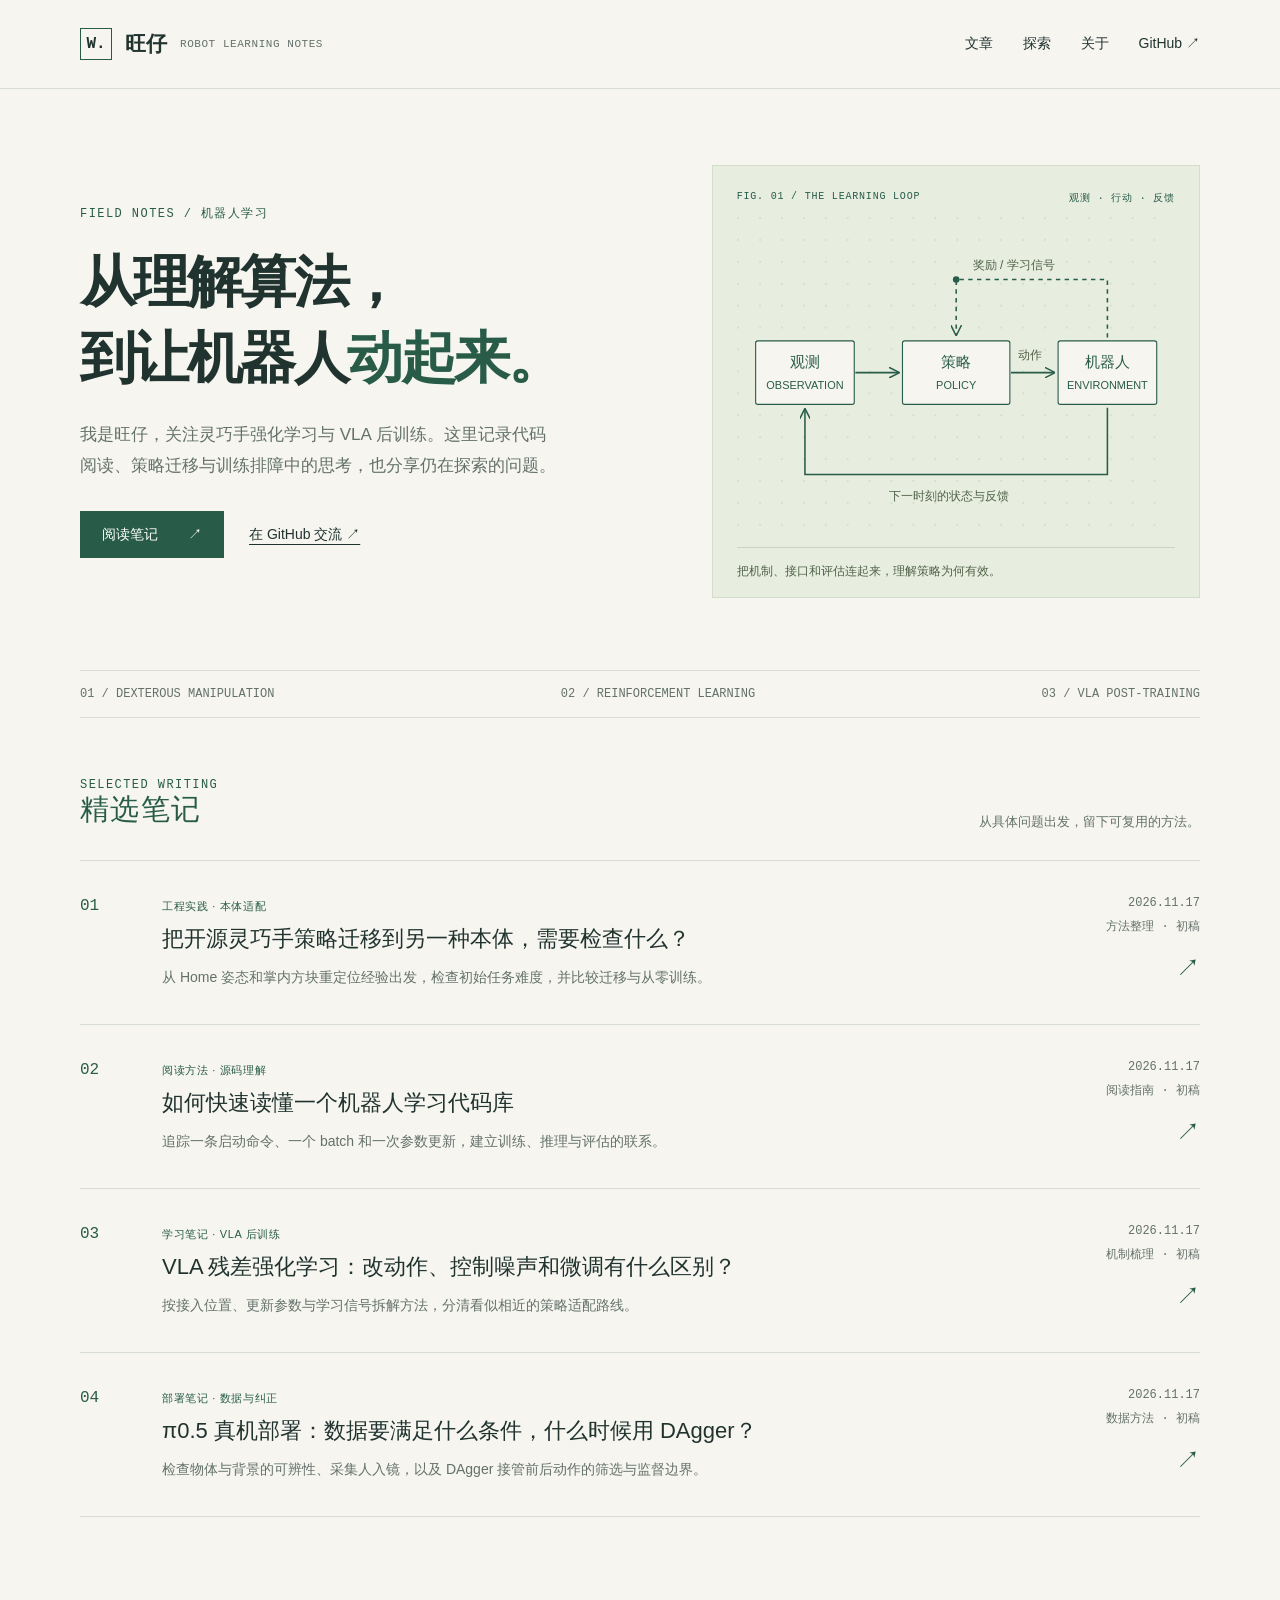
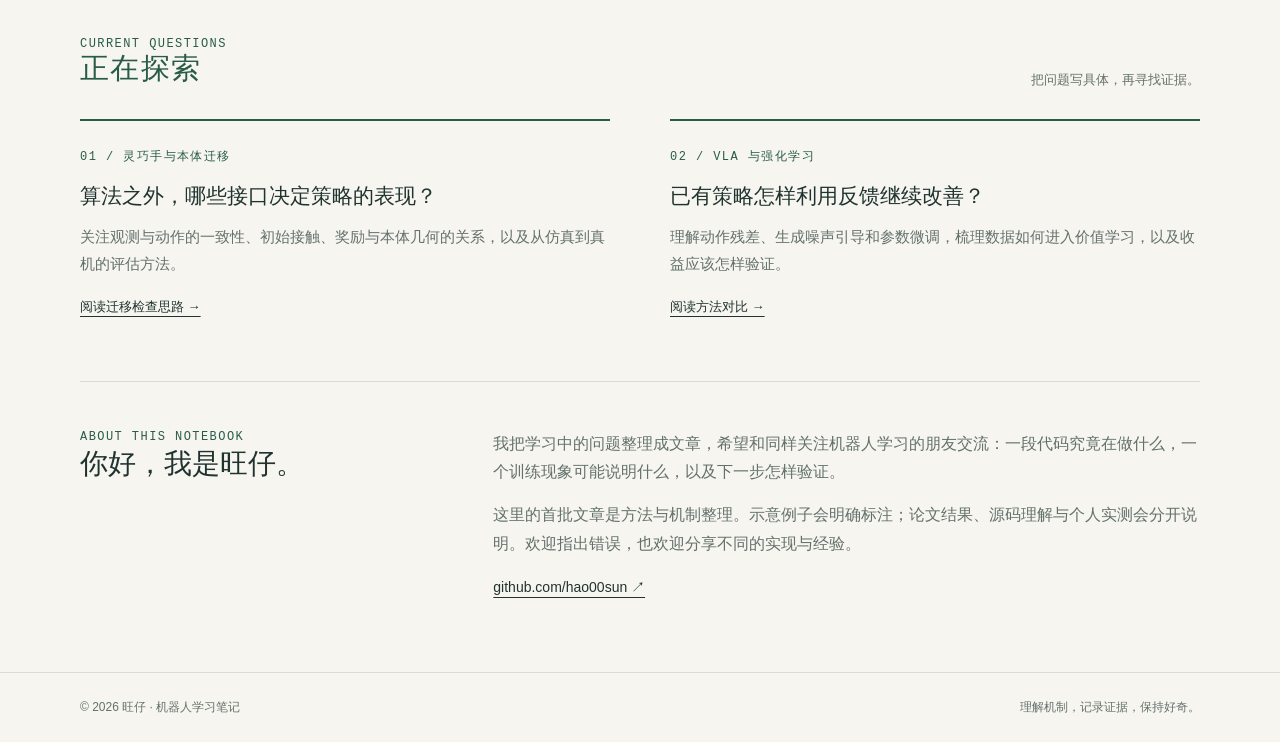
==== docs/index.html @ dbd1ca21 "Publish homepage layout and static assets" ====
<!doctype html>
<html lang="zh-CN">
<head><meta charset="utf-8"><meta name="viewport" content="width=device-width,initial-scale=1"><meta name="description" content="旺仔的机器人学习笔记：灵巧手策略迁移、代码库阅读方法与 VLA 残差强化学习。"><title>旺仔 · 机器人学习笔记</title><link rel="stylesheet" href="style.css"><link rel="icon" href="favicon.svg" type="image/svg+xml"></head>
<body>
<a class="skip" href="#main">跳到正文</a>
<header class="site-header"><div class="wrap header-inner"><a class="brand" href="index.html"><span class="brand-mark" aria-hidden="true">W.</span>旺仔 <small>ROBOT LEARNING NOTES</small></a><nav class="nav" aria-label="主导航"><a href="#writing">文章</a><a href="#focus">探索</a><a href="#about">关于</a><a class="nav-github" href="https://github.com/hao00sun">GitHub ↗</a></nav></div></header>
<main id="main" class="wrap">
<section class="hero" aria-labelledby="hero-title"><div><div class="eyebrow">FIELD NOTES / 机器人学习</div><h1 id="hero-title">从理解算法，<br>到让机器人<em>动起来。</em></h1><p>我是旺仔，关注灵巧手强化学习与 VLA 后训练。这里记录代码阅读、策略迁移与训练排障中的思考，也分享仍在探索的问题。</p><div class="actions"><a class="button" href="#writing">阅读笔记 <span aria-hidden="true">↗</span></a><a class="text-link" href="https://github.com/hao00sun">在 GitHub 交流 ↗</a></div></div>
<figure class="diagram"><div class="diagram-label"><span>FIG. 01 / THE LEARNING LOOP</span><span>观测 · 行动 · 反馈</span></div>
<svg viewBox="0 0 400 290" role="img" aria-labelledby="loop-title loop-desc"><title id="loop-title">机器人学习闭环示意图</title><desc id="loop-desc">观测输入策略，策略输出动作，机器人与环境产生反馈，再用于后续观测与学习。此图是方法示意，不是实验结果。</desc><defs><pattern id="grid" width="20" height="20" patternUnits="userSpaceOnUse"><circle cx="1" cy="1" r=".7" fill="#c1ceb7"/></pattern><marker id="arrow" markerWidth="7" markerHeight="7" refX="6" refY="3.5" orient="auto"><path d="M0 0L7 3.5L0 7" fill="none" stroke="#285c49"/></marker></defs><rect width="400" height="290" fill="url(#grid)"/><g fill="#f6f5f0" stroke="#285c49"><rect x="17" y="113" width="90" height="58" rx="2"/><rect x="151" y="113" width="98" height="58" rx="2"/><rect x="293" y="113" width="90" height="58" rx="2"/></g><g fill="#285c49" text-anchor="middle" font-family="Arial,Microsoft YaHei,sans-serif"><text x="62" y="137" font-size="14">观测</text><text x="62" y="157" font-size="10">OBSERVATION</text><text x="200" y="137" font-size="14">策略</text><text x="200" y="157" font-size="10">POLICY</text><text x="338" y="137" font-size="14">机器人</text><text x="338" y="157" font-size="10">ENVIRONMENT</text></g><g fill="none" stroke="#285c49" stroke-width="1.4" marker-end="url(#arrow)"><path d="M108 142H147"/><path d="M250 142H289"/><path d="M338 174V235H62V176"/><path d="M338 110V57H200V107" stroke-dasharray="4 4"/></g><g font-family="Arial,Microsoft YaHei,sans-serif" font-size="11" fill="#506248"><text x="256" y="130">动作</text><text x="215" y="47">奖励 / 学习信号</text><text x="139" y="258">下一时刻的状态与反馈</text></g><circle cx="200" cy="57" r="3" fill="#285c49"/></svg>
<figcaption>把机制、接口和评估连起来，理解策略为何有效。</figcaption></figure></section>
<div class="strip"><span>01 / DEXTEROUS MANIPULATION</span><span>02 / REINFORCEMENT LEARNING</span><span>03 / VLA POST-TRAINING</span></div>
<section id="writing" class="section" aria-labelledby="writing-title"><div class="section-title"><div class="eyebrow">SELECTED WRITING<h2 id="writing-title">精选笔记</h2></div><p>从具体问题出发，留下可复用的方法。</p></div>
<div class="article-list">
<a class="article-row" href="articles/embodiment-transfer.html"><span class="article-number">01</span><div><span class="tag">工程实践 · 本体适配</span><h3>把开源灵巧手策略迁移到另一种本体，需要检查什么？</h3><p>从 Home 姿态和掌内方块重定位经验出发，检查初始任务难度，并比较迁移与从零训练。</p></div><div class="article-meta"><span>2026.11.17</span><span>方法整理 · 初稿</span><span class="arrow" aria-hidden="true">↗</span></div></a>
<a class="article-row" href="articles/read-robot-codebase.html"><span class="article-number">02</span><div><span class="tag">阅读方法 · 源码理解</span><h3>如何快速读懂一个机器人学习代码库</h3><p>追踪一条启动命令、一个 batch 和一次参数更新，建立训练、推理与评估的联系。</p></div><div class="article-meta"><span>2026.11.17</span><span>阅读指南 · 初稿</span><span class="arrow" aria-hidden="true">↗</span></div></a>
<a class="article-row" href="articles/vla-residual-rl.html"><span class="article-number">03</span><div><span class="tag">学习笔记 · VLA 后训练</span><h3>VLA 残差强化学习：改动作、控制噪声和微调有什么区别？</h3><p>按接入位置、更新参数与学习信号拆解方法，分清看似相近的策略适配路线。</p></div><div class="article-meta"><span>2026.11.17</span><span>机制梳理 · 初稿</span><span class="arrow" aria-hidden="true">↗</span></div></a>
<a class="article-row" href="articles/pi05-data-dagger.html"><span class="article-number">04</span><div><span class="tag">部署笔记 · 数据与纠正</span><h3>π0.5 真机部署：数据要满足什么条件，什么时候用 DAgger？</h3><p>检查物体与背景的可辨性、采集人入镜，以及 DAgger 接管前后动作的筛选与监督边界。</p></div><div class="article-meta"><span>2026.11.17</span><span>数据方法 · 初稿</span><span class="arrow" aria-hidden="true">↗</span></div></a>
</div></section>
<section id="focus" class="section" aria-labelledby="focus-title"><div class="section-title"><div class="eyebrow">CURRENT QUESTIONS<h2 id="focus-title">正在探索</h2></div><p>把问题写具体，再寻找证据。</p></div><div class="focus-grid"><div class="focus-item"><span class="eyebrow">01 / 灵巧手与本体迁移</span><h3>算法之外，哪些接口决定策略的表现？</h3><p>关注观测与动作的一致性、初始接触、奖励与本体几何的关系，以及从仿真到真机的评估方法。</p><a href="articles/embodiment-transfer.html">阅读迁移检查思路 →</a></div><div class="focus-item"><span class="eyebrow">02 / VLA 与强化学习</span><h3>已有策略怎样利用反馈继续改善？</h3><p>理解动作残差、生成噪声引导和参数微调，梳理数据如何进入价值学习，以及收益应该怎样验证。</p><a href="articles/vla-residual-rl.html">阅读方法对比 →</a></div></div></section>
<section id="about" class="about" aria-labelledby="about-title"><div><div class="eyebrow">ABOUT THIS NOTEBOOK</div><h2 id="about-title">你好，我是旺仔。</h2></div><div><p>我把学习中的问题整理成文章，希望和同样关注机器人学习的朋友交流：一段代码究竟在做什么，一个训练现象可能说明什么，以及下一步怎样验证。</p><p>这里的首批文章是方法与机制整理。示意例子会明确标注；论文结果、源码理解与个人实测会分开说明。欢迎指出错误，也欢迎分享不同的实现与经验。</p><a class="text-link" href="https://github.com/hao00sun">github.com/hao00sun ↗</a></div></section>
</main><footer class="site-footer"><div class="wrap footer-inner"><span>© 2026 旺仔 · 机器人学习笔记</span><span>理解机制，记录证据，保持好奇。</span></div></footer></body></html>
---- docs/style.css ----
:root{--paper:#f6f5f0;--ink:#20332f;--muted:#64716b;--line:#d8ddd4;--green:#285c49;--pale:#e7eddf;--white:#fffefa;--mono:Consolas,'Courier New',monospace}
*{box-sizing:border-box}html{scroll-behavior:smooth;scroll-padding-top:100px}body{margin:0;background:var(--paper);color:var(--ink);font-family:Arial,'Microsoft YaHei',sans-serif;font-size:16px;line-height:1.8}a{color:inherit;text-underline-offset:5px}a:hover{color:var(--green)}a:focus-visible,summary:focus-visible{outline:3px solid #a46020;outline-offset:5px}::selection{background:#d4e1bd}h1,h2,h3,p{margin:0}h1,h2,h3{line-height:1.4}h1{letter-spacing:-.045em}svg{max-width:100%;height:auto}.wrap{width:min(1120px,calc(100% - 64px));margin:auto}.skip{position:absolute;left:20px;top:-100px;background:var(--white);padding:10px;z-index:20}.skip:focus{top:10px}.site-header{border-bottom:1px solid var(--line);background:var(--paper)}.header-inner{min-height:88px;display:flex;align-items:center;justify-content:space-between;gap:24px}.brand{display:flex;align-items:center;gap:13px;text-decoration:none;font-weight:700;font-size:21px}.brand-mark{width:32px;height:32px;border:1px solid var(--green);display:grid;place-items:center;font-family:var(--mono);font-size:16px}.brand small{font:11px var(--mono);letter-spacing:.05em;color:var(--muted);font-weight:400}.nav{display:flex;gap:30px;font-size:14px}.nav a{text-decoration:none}.eyebrow{font:12px var(--mono);letter-spacing:.12em;text-transform:uppercase;color:var(--green)}.hero{display:grid;grid-template-columns:1.15fr 1fr;gap:70px;align-items:center;padding:76px 0 72px}.hero h1{font-size:clamp(34px,4.6vw,56px);margin:22px 0 25px;font-weight:600;line-height:1.35}.hero h1 em{font-style:normal;color:var(--green)}.hero p{color:var(--muted);max-width:480px;font-size:17px}.actions{display:flex;align-items:center;gap:25px;margin-top:30px;flex-wrap:wrap}.button{display:inline-flex;align-items:center;gap:30px;padding:11px 22px;background:var(--green);color:white;text-decoration:none;font-size:14px}.button:hover{background:var(--ink);color:white}.text-link{font-size:14px}.diagram{background:var(--pale);border:1px solid #d4ddca;padding:25px 24px 15px;position:relative}.diagram-label{display:flex;justify-content:space-between;font:10px var(--mono);letter-spacing:.08em;color:var(--green)}.diagram figcaption{border-top:1px solid #cad4c0;padding-top:13px;font-size:12px;color:#506248}.diagram svg{display:block;width:100%;margin:12px 0}.diagram{margin:0}.strip{display:flex;justify-content:space-between;padding:16px 0;border-top:1px solid var(--line);border-bottom:1px solid var(--line);font:12px var(--mono);color:var(--muted);gap:20px}.section{padding:60px 0}.section-title{display:flex;justify-content:space-between;align-items:end;gap:20px;margin-bottom:27px}.section-title h2{font-size:29px;font-weight:500}.section-title p{font-size:13px;color:var(--muted)}.article-list{border-top:1px solid var(--line)}.article-row{display:grid;grid-template-columns:62px 1fr 155px;gap:20px;padding:30px 0;border-bottom:1px solid var(--line);text-decoration:none;align-items:start}.article-row:hover h3{text-decoration:underline;text-underline-offset:6px}.article-number{font:16px var(--mono);color:var(--green);padding-top:6px}.article-row h3{font-size:22px;font-weight:500;margin-bottom:10px}.article-row p{color:var(--muted);font-size:14px;max-width:660px}.article-meta{text-align:right;font:12px/2 var(--mono);color:var(--muted)}.article-meta span{display:block}.article-meta .arrow{font-size:24px;color:var(--green);margin-top:7px}.tag{display:inline-block;font-size:11px;letter-spacing:.06em;color:var(--green);margin-bottom:7px}.focus-grid{display:grid;grid-template-columns:1fr 1fr;gap:60px}.focus-item{border-top:2px solid var(--green);padding-top:20px}.focus-item h3{font-size:21px;font-weight:500;margin:12px 0}.focus-item p{font-size:15px;color:var(--muted)}.focus-item a{font-size:13px;display:inline-block;margin-top:18px}.about{display:grid;grid-template-columns:1fr 2fr;gap:60px;border-top:1px solid var(--line);padding:48px 0 70px}.about h2{font-size:28px;font-weight:500}.about p{color:var(--muted);margin-bottom:14px}.site-footer{border-top:1px solid var(--line);padding:24px 0;color:var(--muted);font-size:12px}.footer-inner{display:flex;justify-content:space-between;gap:20px}.article-head{padding:55px 0 34px;max-width:860px}.article-head h1{font-size:clamp(30px,4.1vw,44px);margin:20px 0}.article-head .deck{font-size:18px;color:var(--muted);max-width:760px}.byline{font-size:12px;color:var(--muted);margin-top:25px}.article-layout{display:grid;grid-template-columns:210px minmax(0,1fr);gap:55px;padding:25px 0 70px;border-top:1px solid var(--line)}.toc{align-self:start;position:sticky;top:28px;font-size:13px}.toc strong{font-size:11px;letter-spacing:.12em}.toc a{display:block;text-decoration:none;padding:8px 0;border-bottom:1px solid var(--line);color:var(--muted)}.prose{max-width:780px;min-width:0}.prose p{margin:0 0 19px}.prose h2{font-size:25px;font-weight:500;margin:38px 0 18px;scroll-margin-top:35px}.prose h2:first-child{margin-top:0}.prose h3{font-size:18px;margin:23px 0 12px}.prose ul,.prose ol{padding-left:24px;margin:15px 0 24px}.prose li{margin:8px 0}.prose a{overflow-wrap:anywhere}.prose code{background:#e8ece3;padding:2px 5px;font:14px var(--mono);overflow-wrap:anywhere}.prose pre{padding:20px;background:#e8ece3;overflow-x:auto;line-height:1.9;font:14px/1.9 var(--mono);border-left:3px solid var(--green)}.prose pre code{padding:0}.callout{padding:20px 24px;background:var(--pale);border-left:3px solid var(--green);margin-bottom:28px}.callout p:last-child{margin-bottom:0}.table-wrap{overflow:auto;margin:23px 0}table{border-collapse:collapse;width:100%;font-size:14px}th,td{text-align:left;padding:12px 14px;border-bottom:1px solid var(--line);vertical-align:top}th{background:var(--pale);font-weight:500}td{min-width:110px}.reading-end{border-top:1px solid var(--line);margin-top:35px;padding-top:24px;display:flex;justify-content:space-between;gap:25px;font-size:14px}.sources{font-size:14px;color:var(--muted)}.flow{display:grid;grid-template-columns:1fr auto 1fr auto 1fr;align-items:center;gap:10px;margin:25px 0}.flow span{border:1px solid var(--line);background:var(--white);padding:14px 8px;text-align:center;font-size:13px}.flow b{font-weight:400;color:var(--green)}
@media(max-width:800px){.wrap{width:calc(100% - 40px)}.header-inner{min-height:76px}.brand small{display:none}.nav{gap:20px}.hero{grid-template-columns:1fr;gap:35px;padding:44px 0}.hero p{max-width:100%}.diagram{max-width:500px}.strip{font-size:10px;flex-wrap:wrap}.article-row{grid-template-columns:34px 1fr;gap:12px}.article-meta{grid-column:2;text-align:left;display:flex;gap:18px}.article-meta .arrow{margin:0;line-height:1}.article-row h3{font-size:20px}.focus-grid{gap:30px}.about{gap:30px}.article-layout{grid-template-columns:1fr;gap:30px}.toc{position:static;display:flex;flex-wrap:wrap;gap:6px 20px}.toc strong{width:100%}.toc a{padding:5px 0}.article-head{padding-top:35px}.section{padding:42px 0}}
@media(max-width:480px){.wrap{width:calc(100% - 32px)}.brand{font-size:19px;gap:8px}.nav{font-size:12px;gap:13px}.nav .nav-github{display:none}.hero h1{font-size:35px}.hero p{font-size:15px}.hero{gap:32px}.section-title{align-items:start;flex-direction:column;gap:6px}.section-title h2{font-size:26px}.article-row{padding:24px 0}.focus-grid,.about{grid-template-columns:1fr}.focus-grid{gap:30px}.about{gap:18px}.footer-inner{flex-direction:column;gap:5px}.article-head h1{font-size:30px}.article-head .deck{font-size:16px}.prose{font-size:16px}.prose h2{font-size:23px}.flow{grid-template-columns:1fr}.flow b{text-align:center;transform:rotate(90deg)}.reading-end{flex-direction:column}}
@media(prefers-reduced-motion:reduce){html{scroll-behavior:auto}}
@media print{.nav,.toc,.skip,.reading-end{display:none}.article-layout{display:block}.wrap{width:100%}body{background:white;color:black}.article-head{padding:20px 0}.prose{max-width:none}a{color:inherit}}
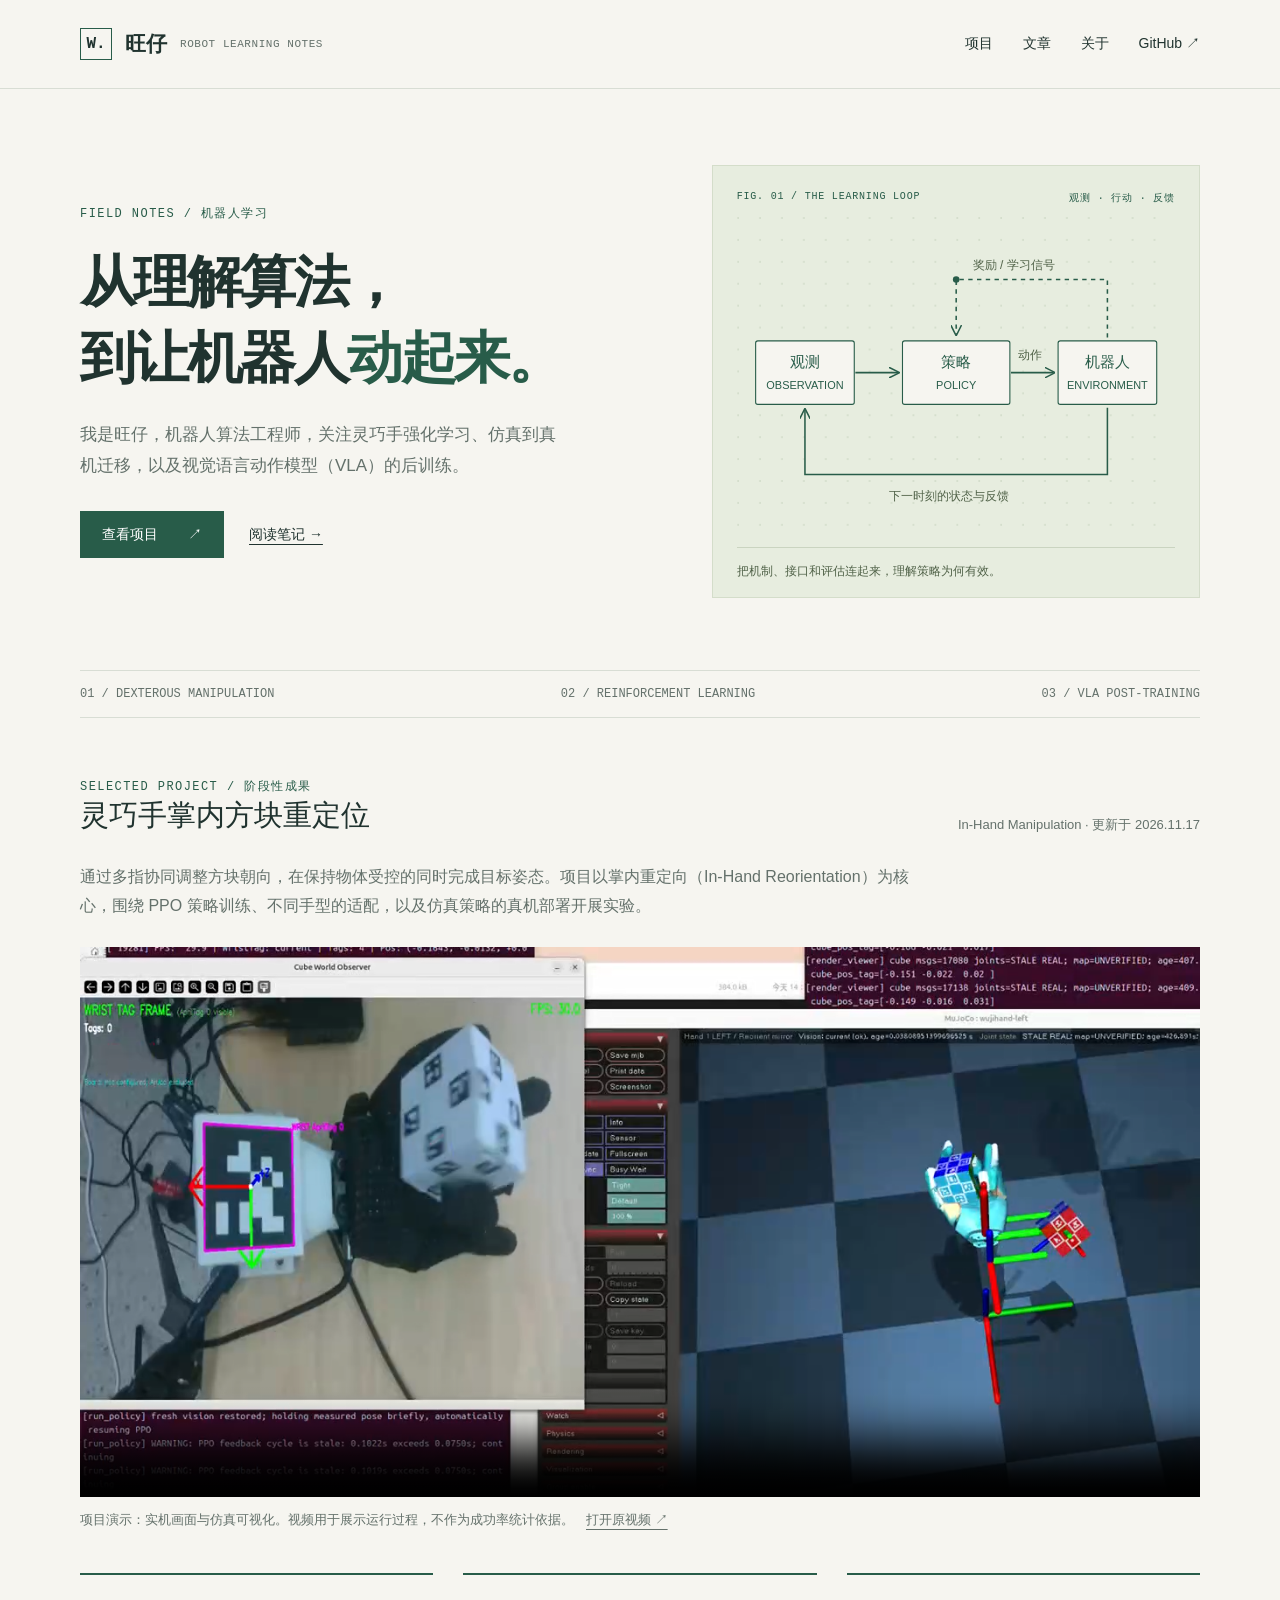
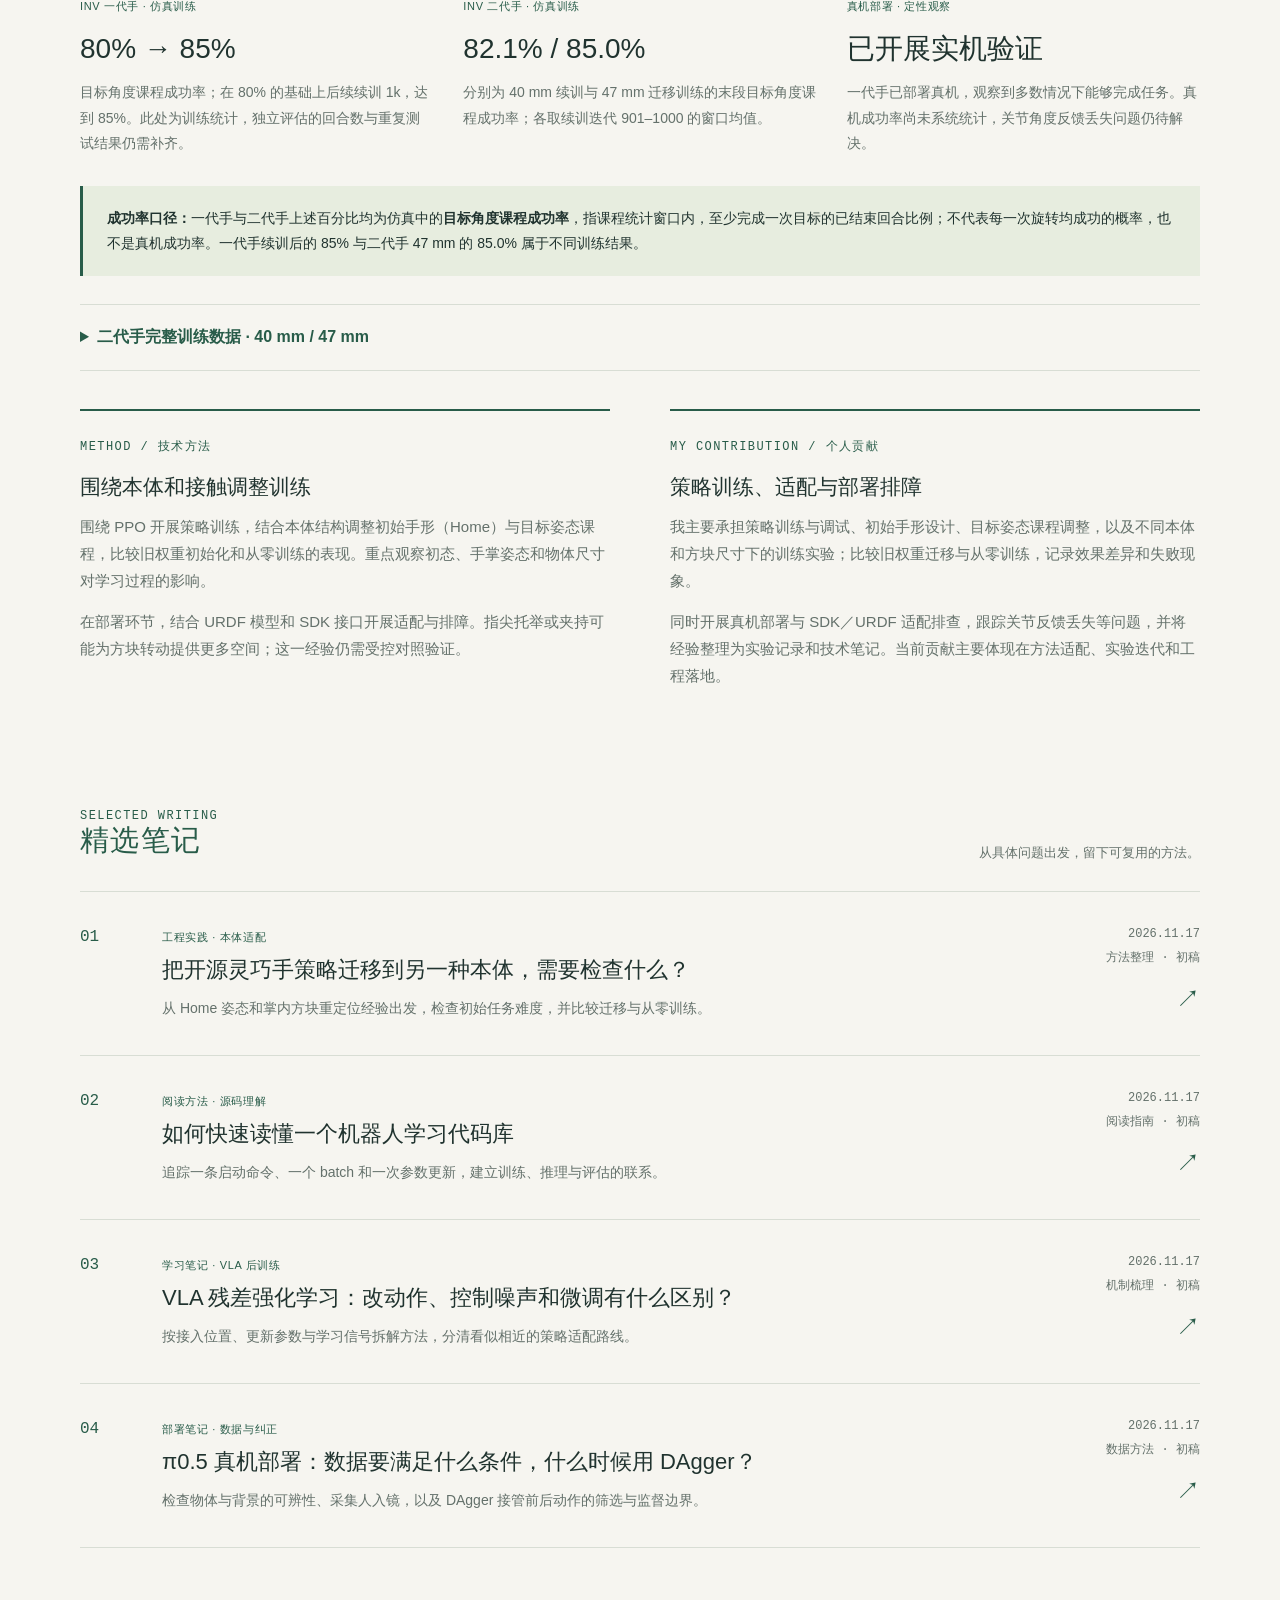
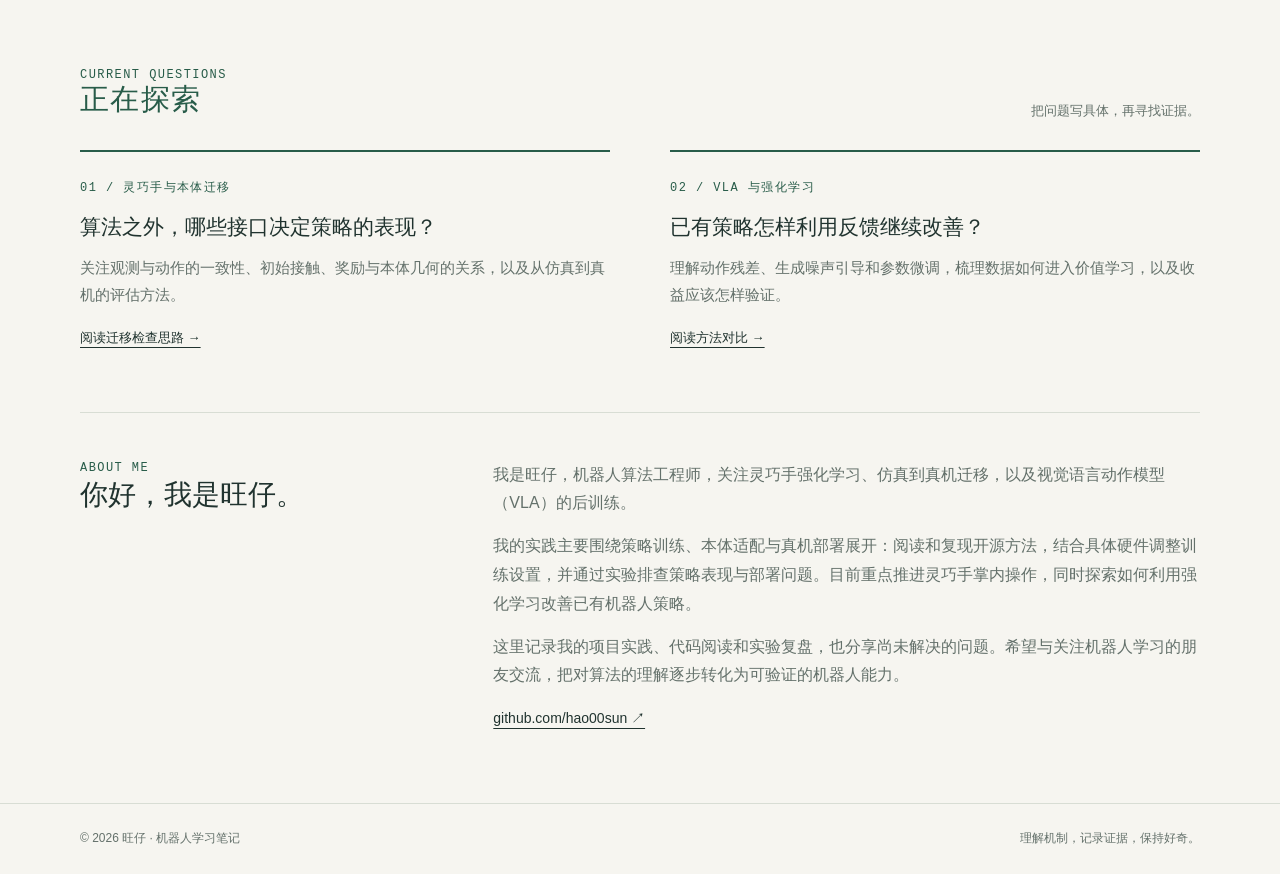
==== commit c97de72b: "Showcase in-hand manipulation with simulation curriculum metrics" ====
--- a/docs/index.html
+++ b/docs/index.html
@@ -3,13 +3,38 @@
 <head><meta charset="utf-8"><meta name="viewport" content="width=device-width,initial-scale=1"><meta name="description" content="旺仔的机器人学习笔记：灵巧手策略迁移、代码库阅读方法与 VLA 残差强化学习。"><title>旺仔 · 机器人学习笔记</title><link rel="stylesheet" href="style.css"><link rel="icon" href="favicon.svg" type="image/svg+xml"></head>
 <body>
 <a class="skip" href="#main">跳到正文</a>
-<header class="site-header"><div class="wrap header-inner"><a class="brand" href="index.html"><span class="brand-mark" aria-hidden="true">W.</span>旺仔 <small>ROBOT LEARNING NOTES</small></a><nav class="nav" aria-label="主导航"><a href="#writing">文章</a><a href="#focus">探索</a><a href="#about">关于</a><a class="nav-github" href="https://github.com/hao00sun">GitHub ↗</a></nav></div></header>
+<header class="site-header"><div class="wrap header-inner"><a class="brand" href="index.html"><span class="brand-mark" aria-hidden="true">W.</span>旺仔 <small>ROBOT LEARNING NOTES</small></a><nav class="nav" aria-label="主导航"><a href="#projects">项目</a><a href="#writing">文章</a><a href="#about">关于</a><a class="nav-github" href="https://github.com/hao00sun">GitHub ↗</a></nav></div></header>
 <main id="main" class="wrap">
-<section class="hero" aria-labelledby="hero-title"><div><div class="eyebrow">FIELD NOTES / 机器人学习</div><h1 id="hero-title">从理解算法，<br>到让机器人<em>动起来。</em></h1><p>我是旺仔，关注灵巧手强化学习与 VLA 后训练。这里记录代码阅读、策略迁移与训练排障中的思考，也分享仍在探索的问题。</p><div class="actions"><a class="button" href="#writing">阅读笔记 <span aria-hidden="true">↗</span></a><a class="text-link" href="https://github.com/hao00sun">在 GitHub 交流 ↗</a></div></div>
+<section class="hero" aria-labelledby="hero-title"><div><div class="eyebrow">FIELD NOTES / 机器人学习</div><h1 id="hero-title">从理解算法，<br>到让机器人<em>动起来。</em></h1><p>我是旺仔，机器人算法工程师，关注灵巧手强化学习、仿真到真机迁移，以及视觉语言动作模型（VLA）的后训练。</p><div class="actions"><a class="button" href="#projects">查看项目 <span aria-hidden="true">↗</span></a><a class="text-link" href="#writing">阅读笔记 →</a></div></div>
 <figure class="diagram"><div class="diagram-label"><span>FIG. 01 / THE LEARNING LOOP</span><span>观测 · 行动 · 反馈</span></div>
 <svg viewBox="0 0 400 290" role="img" aria-labelledby="loop-title loop-desc"><title id="loop-title">机器人学习闭环示意图</title><desc id="loop-desc">观测输入策略，策略输出动作，机器人与环境产生反馈，再用于后续观测与学习。此图是方法示意，不是实验结果。</desc><defs><pattern id="grid" width="20" height="20" patternUnits="userSpaceOnUse"><circle cx="1" cy="1" r=".7" fill="#c1ceb7"/></pattern><marker id="arrow" markerWidth="7" markerHeight="7" refX="6" refY="3.5" orient="auto"><path d="M0 0L7 3.5L0 7" fill="none" stroke="#285c49"/></marker></defs><rect width="400" height="290" fill="url(#grid)"/><g fill="#f6f5f0" stroke="#285c49"><rect x="17" y="113" width="90" height="58" rx="2"/><rect x="151" y="113" width="98" height="58" rx="2"/><rect x="293" y="113" width="90" height="58" rx="2"/></g><g fill="#285c49" text-anchor="middle" font-family="Arial,Microsoft YaHei,sans-serif"><text x="62" y="137" font-size="14">观测</text><text x="62" y="157" font-size="10">OBSERVATION</text><text x="200" y="137" font-size="14">策略</text><text x="200" y="157" font-size="10">POLICY</text><text x="338" y="137" font-size="14">机器人</text><text x="338" y="157" font-size="10">ENVIRONMENT</text></g><g fill="none" stroke="#285c49" stroke-width="1.4" marker-end="url(#arrow)"><path d="M108 142H147"/><path d="M250 142H289"/><path d="M338 174V235H62V176"/><path d="M338 110V57H200V107" stroke-dasharray="4 4"/></g><g font-family="Arial,Microsoft YaHei,sans-serif" font-size="11" fill="#506248"><text x="256" y="130">动作</text><text x="215" y="47">奖励 / 学习信号</text><text x="139" y="258">下一时刻的状态与反馈</text></g><circle cx="200" cy="57" r="3" fill="#285c49"/></svg>
 <figcaption>把机制、接口和评估连起来，理解策略为何有效。</figcaption></figure></section>
 <div class="strip"><span>01 / DEXTEROUS MANIPULATION</span><span>02 / REINFORCEMENT LEARNING</span><span>03 / VLA POST-TRAINING</span></div>
+<section id="projects" class="section project" aria-labelledby="project-title">
+<div class="section-title"><div><div class="eyebrow">SELECTED PROJECT / 阶段性成果</div><h2 id="project-title">灵巧手掌内方块重定位</h2></div><p>In-Hand Manipulation · 更新于 2026.11.17</p></div>
+<p class="project-intro">通过多指协同调整方块朝向，在保持物体受控的同时完成目标姿态。项目以掌内重定向（In-Hand Reorientation）为核心，围绕 PPO 策略训练、不同手型的适配，以及仿真策略的真机部署开展实验。</p>
+<figure class="project-video"><video controls playsinline preload="metadata" poster="assets/in-hand-manipulation-poster.png" aria-label="掌内方块重定位项目视频" aria-describedby="video-caption"><source src="assets/in-hand-manipulation.mp4" type="video/mp4">浏览器不支持视频播放，请使用下方链接打开视频。</video><figcaption id="video-caption">项目演示：实机画面与仿真可视化。视频用于展示运行过程，不作为成功率统计依据。<a href="assets/in-hand-manipulation.mp4">打开原视频 ↗</a></figcaption></figure>
+<div class="project-results">
+<div><span class="tag">INV 一代手 · 仿真训练</span><h3>80% → 85%</h3><p>目标角度课程成功率；在 80% 的基础上后续续训 1k，达到 85%。此处为训练统计，独立评估的回合数与重复测试结果仍需补齐。</p></div>
+<div><span class="tag">INV 二代手 · 仿真训练</span><h3>82.1% / 85.0%</h3><p>分别为 40 mm 续训与 47 mm 迁移训练的末段目标角度课程成功率；各取续训迭代 901–1000 的窗口均值。</p></div>
+<div><span class="tag">真机部署 · 定性观察</span><h3>已开展实机验证</h3><p>一代手已部署真机，观察到多数情况下能够完成任务。真机成功率尚未系统统计，关节角度反馈丢失问题仍待解决。</p></div>
+</div>
+<div class="callout"><p><strong>成功率口径：</strong>一代手与二代手上述百分比均为仿真中的<strong>目标角度课程成功率</strong>，指课程统计窗口内，至少完成一次目标的已结束回合比例；不代表每一次旋转均成功的概率，也不是真机成功率。一代手续训后的 85% 与二代手 47 mm 的 85.0% 属于不同训练结果。</p></div>
+<details class="project-details"><summary>二代手完整训练数据 · 40 mm / 47 mm</summary>
+<p>按每次续训第 101–200、401–500、901–1000 次迭代的均值，依次表示前、中、后窗口，避开续训初期日志统计缓冲尚未稳定的影响。</p>
+<div class="table-wrap" tabindex="0" role="region" aria-label="二代手仿真训练指标，可横向滚动"><table><caption>INV 二代手 · 仿真训练窗口均值（前 → 中 → 后）</caption><thead><tr><th scope="col">指标</th><th scope="col">40 mm</th><th scope="col">47 mm</th></tr></thead><tbody>
+<tr><th scope="row">平均训练奖励</th><td>1069 → 1178 → 1368</td><td>885 → 1085 → 1271</td></tr>
+<tr><th scope="row">目标角度课程成功率</th><td>81.9% → 82.3% → 82.1%</td><td>83.2% → 84.6% → 85.0%</td></tr>
+<tr><th scope="row">平均目标到达次数</th><td>8.96 → 10.13 → 11.48</td><td>7.28 → 9.01 → 10.74</td></tr>
+<tr><th scope="row">提前掉落比例</th><td>21.8% → 21.7% → 21.5%</td><td>22.1% → 21.3% → 20.3%</td></tr>
+<tr><th scope="row">平均姿态误差</th><td>1.218 → 1.199 → 1.163 rad</td><td>1.268 → 1.213 → 1.173 rad</td></tr>
+<tr><th scope="row">手指碰撞频率指标</th><td>0.154 → 0.158 → 0.160</td><td>0.055 → 0.059 → 0.084</td></tr>
+</tbody></table></div>
+<p>两次续训开始时均已处于 SO(3) 目标阶段，表中成功率未混入从简单角度逐级升级的变化。40 mm 成功率变化较小；47 mm 已取得迁移训练成功的阶段性结果。两组的初始化与完整对照条件尚未统一核验，不据此认定尺寸优劣或真机泛化收益。</p>
+</details>
+<div class="focus-grid project-methods"><div class="focus-item"><span class="eyebrow">METHOD / 技术方法</span><h3>围绕本体和接触调整训练</h3><p>围绕 PPO 开展策略训练，结合本体结构调整初始手形（Home）与目标姿态课程，比较旧权重初始化和从零训练的表现。重点观察初态、手掌姿态和物体尺寸对学习过程的影响。</p><p>在部署环节，结合 URDF 模型和 SDK 接口开展适配与排障。指尖托举或夹持可能为方块转动提供更多空间；这一经验仍需受控对照验证。</p></div>
+<div class="focus-item"><span class="eyebrow">MY CONTRIBUTION / 个人贡献</span><h3>策略训练、适配与部署排障</h3><p>我主要承担策略训练与调试、初始手形设计、目标姿态课程调整，以及不同本体和方块尺寸下的训练实验；比较旧权重迁移与从零训练，记录效果差异和失败现象。</p><p>同时开展真机部署与 SDK／URDF 适配排查，跟踪关节反馈丢失等问题，并将经验整理为实验记录和技术笔记。当前贡献主要体现在方法适配、实验迭代和工程落地。</p></div></div>
+</section>
 <section id="writing" class="section" aria-labelledby="writing-title"><div class="section-title"><div class="eyebrow">SELECTED WRITING<h2 id="writing-title">精选笔记</h2></div><p>从具体问题出发，留下可复用的方法。</p></div>
 <div class="article-list">
 <a class="article-row" href="articles/embodiment-transfer.html"><span class="article-number">01</span><div><span class="tag">工程实践 · 本体适配</span><h3>把开源灵巧手策略迁移到另一种本体，需要检查什么？</h3><p>从 Home 姿态和掌内方块重定位经验出发，检查初始任务难度，并比较迁移与从零训练。</p></div><div class="article-meta"><span>2026.11.17</span><span>方法整理 · 初稿</span><span class="arrow" aria-hidden="true">↗</span></div></a>
@@ -18,5 +43,5 @@
 <a class="article-row" href="articles/pi05-data-dagger.html"><span class="article-number">04</span><div><span class="tag">部署笔记 · 数据与纠正</span><h3>π0.5 真机部署：数据要满足什么条件，什么时候用 DAgger？</h3><p>检查物体与背景的可辨性、采集人入镜，以及 DAgger 接管前后动作的筛选与监督边界。</p></div><div class="article-meta"><span>2026.11.17</span><span>数据方法 · 初稿</span><span class="arrow" aria-hidden="true">↗</span></div></a>
 </div></section>
 <section id="focus" class="section" aria-labelledby="focus-title"><div class="section-title"><div class="eyebrow">CURRENT QUESTIONS<h2 id="focus-title">正在探索</h2></div><p>把问题写具体，再寻找证据。</p></div><div class="focus-grid"><div class="focus-item"><span class="eyebrow">01 / 灵巧手与本体迁移</span><h3>算法之外，哪些接口决定策略的表现？</h3><p>关注观测与动作的一致性、初始接触、奖励与本体几何的关系，以及从仿真到真机的评估方法。</p><a href="articles/embodiment-transfer.html">阅读迁移检查思路 →</a></div><div class="focus-item"><span class="eyebrow">02 / VLA 与强化学习</span><h3>已有策略怎样利用反馈继续改善？</h3><p>理解动作残差、生成噪声引导和参数微调，梳理数据如何进入价值学习，以及收益应该怎样验证。</p><a href="articles/vla-residual-rl.html">阅读方法对比 →</a></div></div></section>
-<section id="about" class="about" aria-labelledby="about-title"><div><div class="eyebrow">ABOUT THIS NOTEBOOK</div><h2 id="about-title">你好，我是旺仔。</h2></div><div><p>我把学习中的问题整理成文章，希望和同样关注机器人学习的朋友交流：一段代码究竟在做什么，一个训练现象可能说明什么，以及下一步怎样验证。</p><p>这里的首批文章是方法与机制整理。示意例子会明确标注；论文结果、源码理解与个人实测会分开说明。欢迎指出错误，也欢迎分享不同的实现与经验。</p><a class="text-link" href="https://github.com/hao00sun">github.com/hao00sun ↗</a></div></section>
+<section id="about" class="about" aria-labelledby="about-title"><div><div class="eyebrow">ABOUT ME</div><h2 id="about-title">你好，我是旺仔。</h2></div><div><p>我是旺仔，机器人算法工程师，关注灵巧手强化学习、仿真到真机迁移，以及视觉语言动作模型（VLA）的后训练。</p><p>我的实践主要围绕策略训练、本体适配与真机部署展开：阅读和复现开源方法，结合具体硬件调整训练设置，并通过实验排查策略表现与部署问题。目前重点推进灵巧手掌内操作，同时探索如何利用强化学习改善已有机器人策略。</p><p>这里记录我的项目实践、代码阅读和实验复盘，也分享尚未解决的问题。希望与关注机器人学习的朋友交流，把对算法的理解逐步转化为可验证的机器人能力。</p><a class="text-link" href="https://github.com/hao00sun">github.com/hao00sun ↗</a></div></section>
 </main><footer class="site-footer"><div class="wrap footer-inner"><span>© 2026 旺仔 · 机器人学习笔记</span><span>理解机制，记录证据，保持好奇。</span></div></footer></body></html>
--- a/docs/style.css
+++ b/docs/style.css
@@ -2,5 +2,7 @@
 *{box-sizing:border-box}html{scroll-behavior:smooth;scroll-padding-top:100px}body{margin:0;background:var(--paper);color:var(--ink);font-family:Arial,'Microsoft YaHei',sans-serif;font-size:16px;line-height:1.8}a{color:inherit;text-underline-offset:5px}a:hover{color:var(--green)}a:focus-visible,summary:focus-visible{outline:3px solid #a46020;outline-offset:5px}::selection{background:#d4e1bd}h1,h2,h3,p{margin:0}h1,h2,h3{line-height:1.4}h1{letter-spacing:-.045em}svg{max-width:100%;height:auto}.wrap{width:min(1120px,calc(100% - 64px));margin:auto}.skip{position:absolute;left:20px;top:-100px;background:var(--white);padding:10px;z-index:20}.skip:focus{top:10px}.site-header{border-bottom:1px solid var(--line);background:var(--paper)}.header-inner{min-height:88px;display:flex;align-items:center;justify-content:space-between;gap:24px}.brand{display:flex;align-items:center;gap:13px;text-decoration:none;font-weight:700;font-size:21px}.brand-mark{width:32px;height:32px;border:1px solid var(--green);display:grid;place-items:center;font-family:var(--mono);font-size:16px}.brand small{font:11px var(--mono);letter-spacing:.05em;color:var(--muted);font-weight:400}.nav{display:flex;gap:30px;font-size:14px}.nav a{text-decoration:none}.eyebrow{font:12px var(--mono);letter-spacing:.12em;text-transform:uppercase;color:var(--green)}.hero{display:grid;grid-template-columns:1.15fr 1fr;gap:70px;align-items:center;padding:76px 0 72px}.hero h1{font-size:clamp(34px,4.6vw,56px);margin:22px 0 25px;font-weight:600;line-height:1.35}.hero h1 em{font-style:normal;color:var(--green)}.hero p{color:var(--muted);max-width:480px;font-size:17px}.actions{display:flex;align-items:center;gap:25px;margin-top:30px;flex-wrap:wrap}.button{display:inline-flex;align-items:center;gap:30px;padding:11px 22px;background:var(--green);color:white;text-decoration:none;font-size:14px}.button:hover{background:var(--ink);color:white}.text-link{font-size:14px}.diagram{background:var(--pale);border:1px solid #d4ddca;padding:25px 24px 15px;position:relative}.diagram-label{display:flex;justify-content:space-between;font:10px var(--mono);letter-spacing:.08em;color:var(--green)}.diagram figcaption{border-top:1px solid #cad4c0;padding-top:13px;font-size:12px;color:#506248}.diagram svg{display:block;width:100%;margin:12px 0}.diagram{margin:0}.strip{display:flex;justify-content:space-between;padding:16px 0;border-top:1px solid var(--line);border-bottom:1px solid var(--line);font:12px var(--mono);color:var(--muted);gap:20px}.section{padding:60px 0}.section-title{display:flex;justify-content:space-between;align-items:end;gap:20px;margin-bottom:27px}.section-title h2{font-size:29px;font-weight:500}.section-title p{font-size:13px;color:var(--muted)}.article-list{border-top:1px solid var(--line)}.article-row{display:grid;grid-template-columns:62px 1fr 155px;gap:20px;padding:30px 0;border-bottom:1px solid var(--line);text-decoration:none;align-items:start}.article-row:hover h3{text-decoration:underline;text-underline-offset:6px}.article-number{font:16px var(--mono);color:var(--green);padding-top:6px}.article-row h3{font-size:22px;font-weight:500;margin-bottom:10px}.article-row p{color:var(--muted);font-size:14px;max-width:660px}.article-meta{text-align:right;font:12px/2 var(--mono);color:var(--muted)}.article-meta span{display:block}.article-meta .arrow{font-size:24px;color:var(--green);margin-top:7px}.tag{display:inline-block;font-size:11px;letter-spacing:.06em;color:var(--green);margin-bottom:7px}.focus-grid{display:grid;grid-template-columns:1fr 1fr;gap:60px}.focus-item{border-top:2px solid var(--green);padding-top:20px}.focus-item h3{font-size:21px;font-weight:500;margin:12px 0}.focus-item p{font-size:15px;color:var(--muted)}.focus-item a{font-size:13px;display:inline-block;margin-top:18px}.about{display:grid;grid-template-columns:1fr 2fr;gap:60px;border-top:1px solid var(--line);padding:48px 0 70px}.about h2{font-size:28px;font-weight:500}.about p{color:var(--muted);margin-bottom:14px}.site-footer{border-top:1px solid var(--line);padding:24px 0;color:var(--muted);font-size:12px}.footer-inner{display:flex;justify-content:space-between;gap:20px}.article-head{padding:55px 0 34px;max-width:860px}.article-head h1{font-size:clamp(30px,4.1vw,44px);margin:20px 0}.article-head .deck{font-size:18px;color:var(--muted);max-width:760px}.byline{font-size:12px;color:var(--muted);margin-top:25px}.article-layout{display:grid;grid-template-columns:210px minmax(0,1fr);gap:55px;padding:25px 0 70px;border-top:1px solid var(--line)}.toc{align-self:start;position:sticky;top:28px;font-size:13px}.toc strong{font-size:11px;letter-spacing:.12em}.toc a{display:block;text-decoration:none;padding:8px 0;border-bottom:1px solid var(--line);color:var(--muted)}.prose{max-width:780px;min-width:0}.prose p{margin:0 0 19px}.prose h2{font-size:25px;font-weight:500;margin:38px 0 18px;scroll-margin-top:35px}.prose h2:first-child{margin-top:0}.prose h3{font-size:18px;margin:23px 0 12px}.prose ul,.prose ol{padding-left:24px;margin:15px 0 24px}.prose li{margin:8px 0}.prose a{overflow-wrap:anywhere}.prose code{background:#e8ece3;padding:2px 5px;font:14px var(--mono);overflow-wrap:anywhere}.prose pre{padding:20px;background:#e8ece3;overflow-x:auto;line-height:1.9;font:14px/1.9 var(--mono);border-left:3px solid var(--green)}.prose pre code{padding:0}.callout{padding:20px 24px;background:var(--pale);border-left:3px solid var(--green);margin-bottom:28px}.callout p:last-child{margin-bottom:0}.table-wrap{overflow:auto;margin:23px 0}table{border-collapse:collapse;width:100%;font-size:14px}th,td{text-align:left;padding:12px 14px;border-bottom:1px solid var(--line);vertical-align:top}th{background:var(--pale);font-weight:500}td{min-width:110px}.reading-end{border-top:1px solid var(--line);margin-top:35px;padding-top:24px;display:flex;justify-content:space-between;gap:25px;font-size:14px}.sources{font-size:14px;color:var(--muted)}.flow{display:grid;grid-template-columns:1fr auto 1fr auto 1fr;align-items:center;gap:10px;margin:25px 0}.flow span{border:1px solid var(--line);background:var(--white);padding:14px 8px;text-align:center;font-size:13px}.flow b{font-weight:400;color:var(--green)}
 @media(max-width:800px){.wrap{width:calc(100% - 40px)}.header-inner{min-height:76px}.brand small{display:none}.nav{gap:20px}.hero{grid-template-columns:1fr;gap:35px;padding:44px 0}.hero p{max-width:100%}.diagram{max-width:500px}.strip{font-size:10px;flex-wrap:wrap}.article-row{grid-template-columns:34px 1fr;gap:12px}.article-meta{grid-column:2;text-align:left;display:flex;gap:18px}.article-meta .arrow{margin:0;line-height:1}.article-row h3{font-size:20px}.focus-grid{gap:30px}.about{gap:30px}.article-layout{grid-template-columns:1fr;gap:30px}.toc{position:static;display:flex;flex-wrap:wrap;gap:6px 20px}.toc strong{width:100%}.toc a{padding:5px 0}.article-head{padding-top:35px}.section{padding:42px 0}}
 @media(max-width:480px){.wrap{width:calc(100% - 32px)}.brand{font-size:19px;gap:8px}.nav{font-size:12px;gap:13px}.nav .nav-github{display:none}.hero h1{font-size:35px}.hero p{font-size:15px}.hero{gap:32px}.section-title{align-items:start;flex-direction:column;gap:6px}.section-title h2{font-size:26px}.article-row{padding:24px 0}.focus-grid,.about{grid-template-columns:1fr}.focus-grid{gap:30px}.about{gap:18px}.footer-inner{flex-direction:column;gap:5px}.article-head h1{font-size:30px}.article-head .deck{font-size:16px}.prose{font-size:16px}.prose h2{font-size:23px}.flow{grid-template-columns:1fr}.flow b{text-align:center;transform:rotate(90deg)}.reading-end{flex-direction:column}}
+.project-intro{max-width:850px;color:var(--muted);margin-bottom:26px}.project-video{margin:0 0 30px}.project-video video{display:block;width:100%;aspect-ratio:1280/628;background:var(--ink)}.project-video figcaption{font-size:13px;color:var(--muted);padding:12px 0}.project-video figcaption a{display:inline-block;margin-left:12px}.project-results{display:grid;grid-template-columns:repeat(3,minmax(0,1fr));gap:30px;margin:30px 0}.project-results>div{border-top:2px solid var(--green);padding-top:16px}.project-results h3{font-size:28px;font-weight:500;margin:5px 0 12px}.project-results p,.project-details p{font-size:14px;color:var(--muted)}.project .callout{font-size:14px}.project-details{border-top:1px solid var(--line);border-bottom:1px solid var(--line);padding:18px 0}.project-details summary{cursor:pointer;color:var(--green);font-weight:600}.project-details p{margin-top:18px}.project-details caption{text-align:left;color:var(--muted);padding:0 0 12px}.project-details td{white-space:nowrap}.project-methods{margin-top:38px}.project-methods p+p{margin-top:14px}.table-wrap:focus-visible,video:focus-visible{outline:3px solid #a46020;outline-offset:4px}
+@media(max-width:800px){.project-results{grid-template-columns:1fr;gap:22px}.project-results h3{font-size:25px}.project-video figcaption a{margin-left:0;display:block}}
 @media(prefers-reduced-motion:reduce){html{scroll-behavior:auto}}
 @media print{.nav,.toc,.skip,.reading-end{display:none}.article-layout{display:block}.wrap{width:100%}body{background:white;color:black}.article-head{padding:20px 0}.prose{max-width:none}a{color:inherit}}
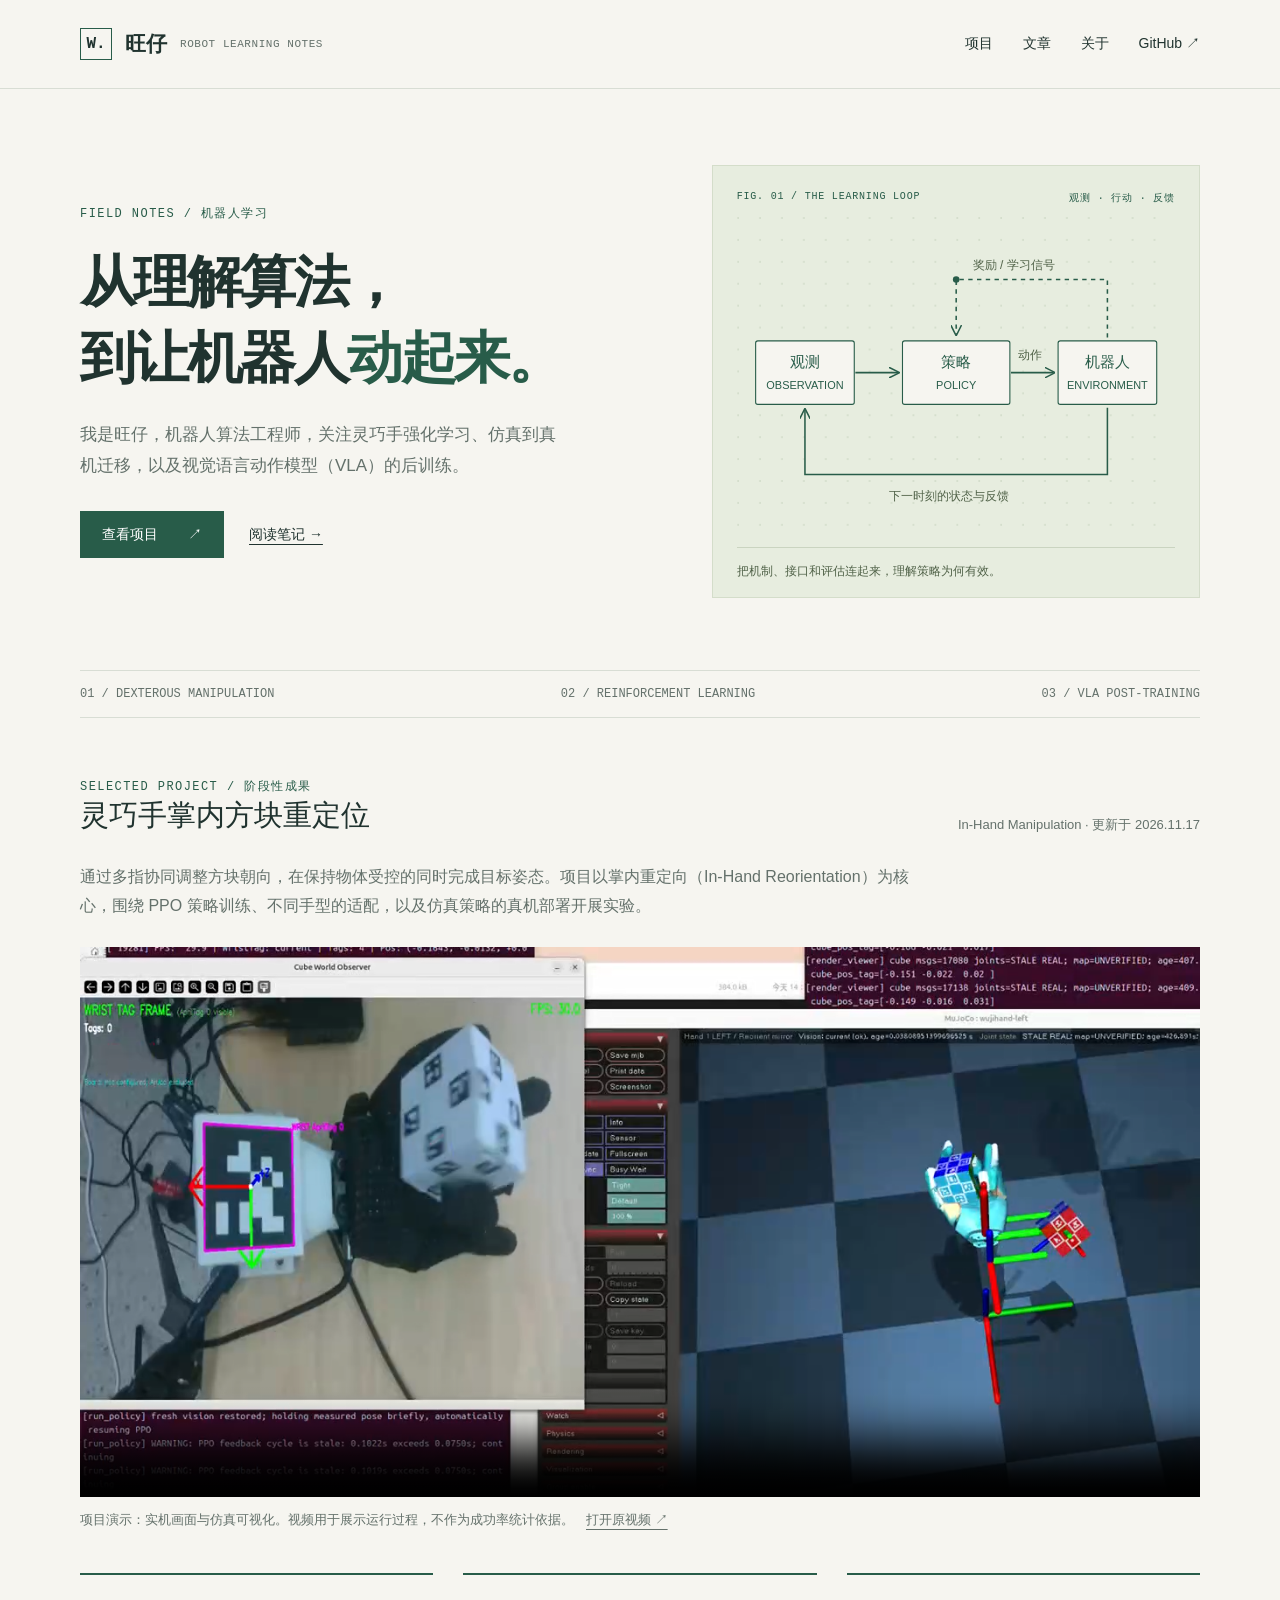
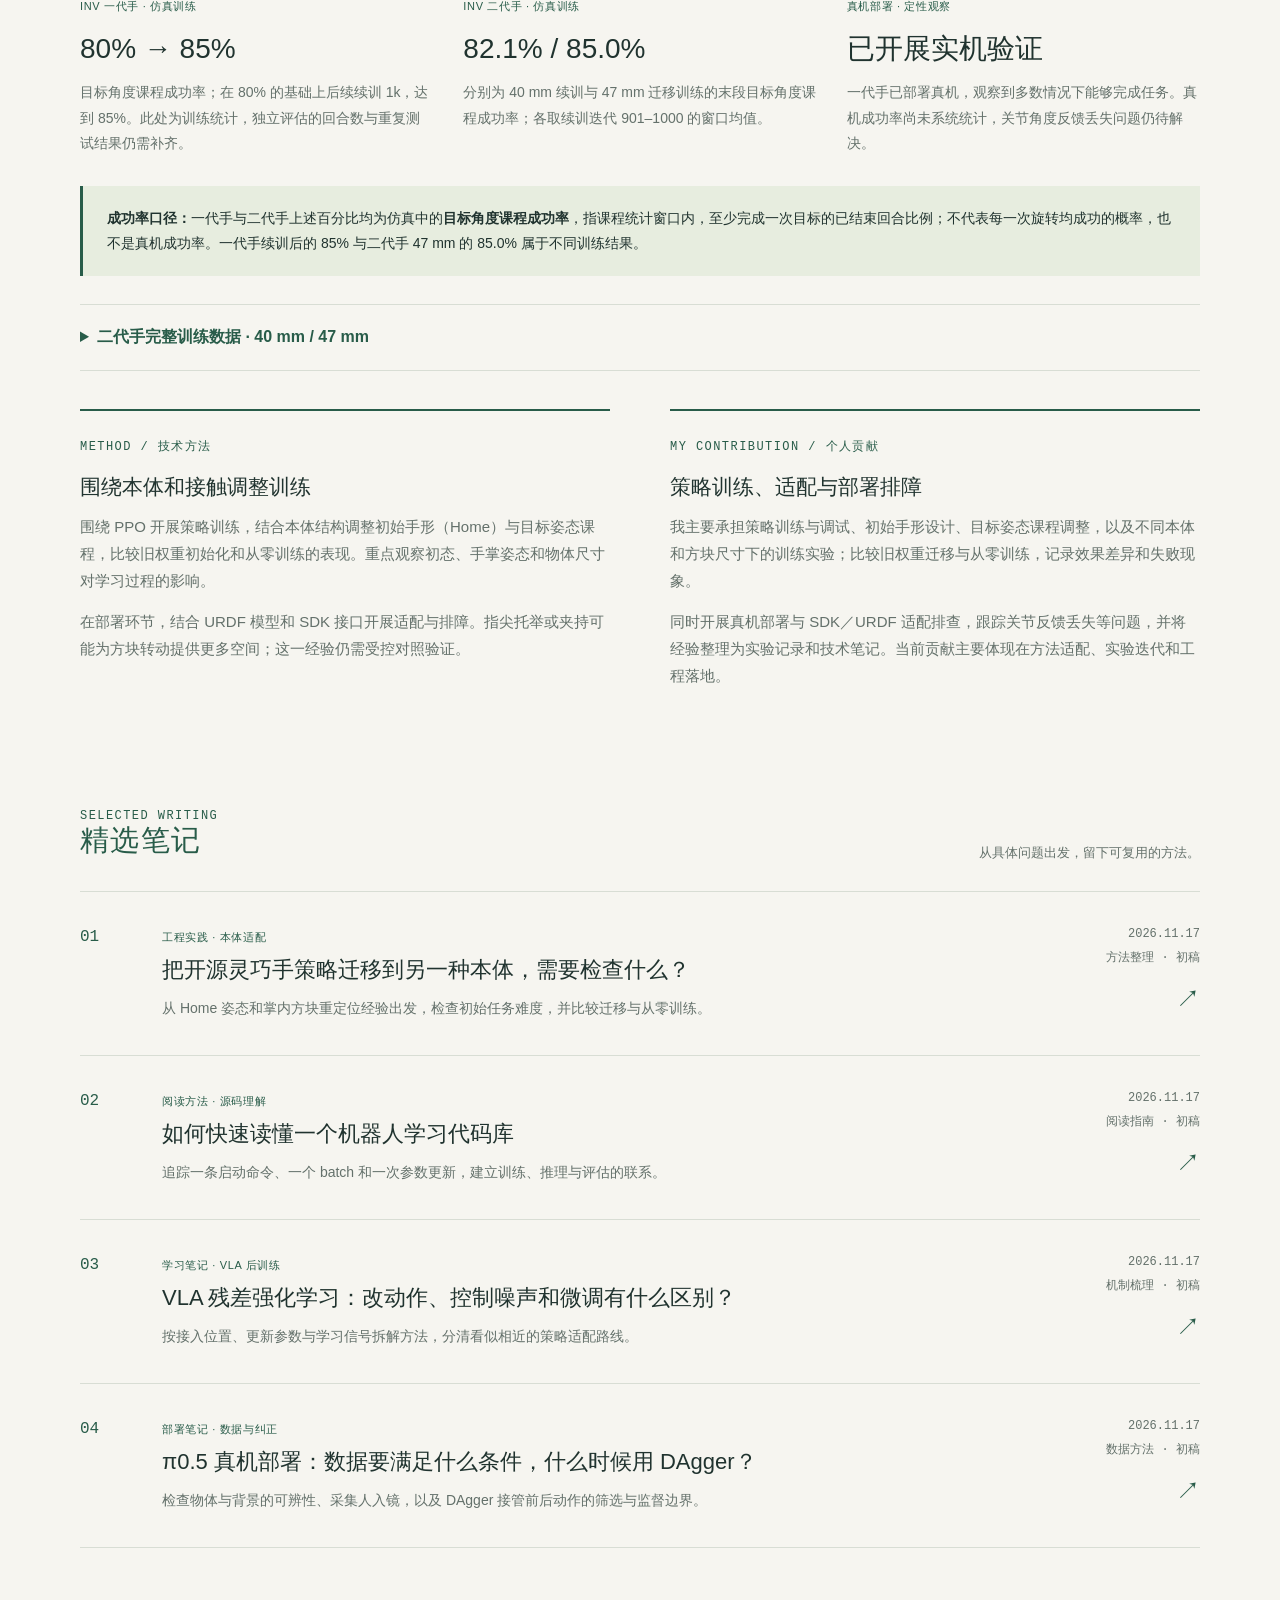
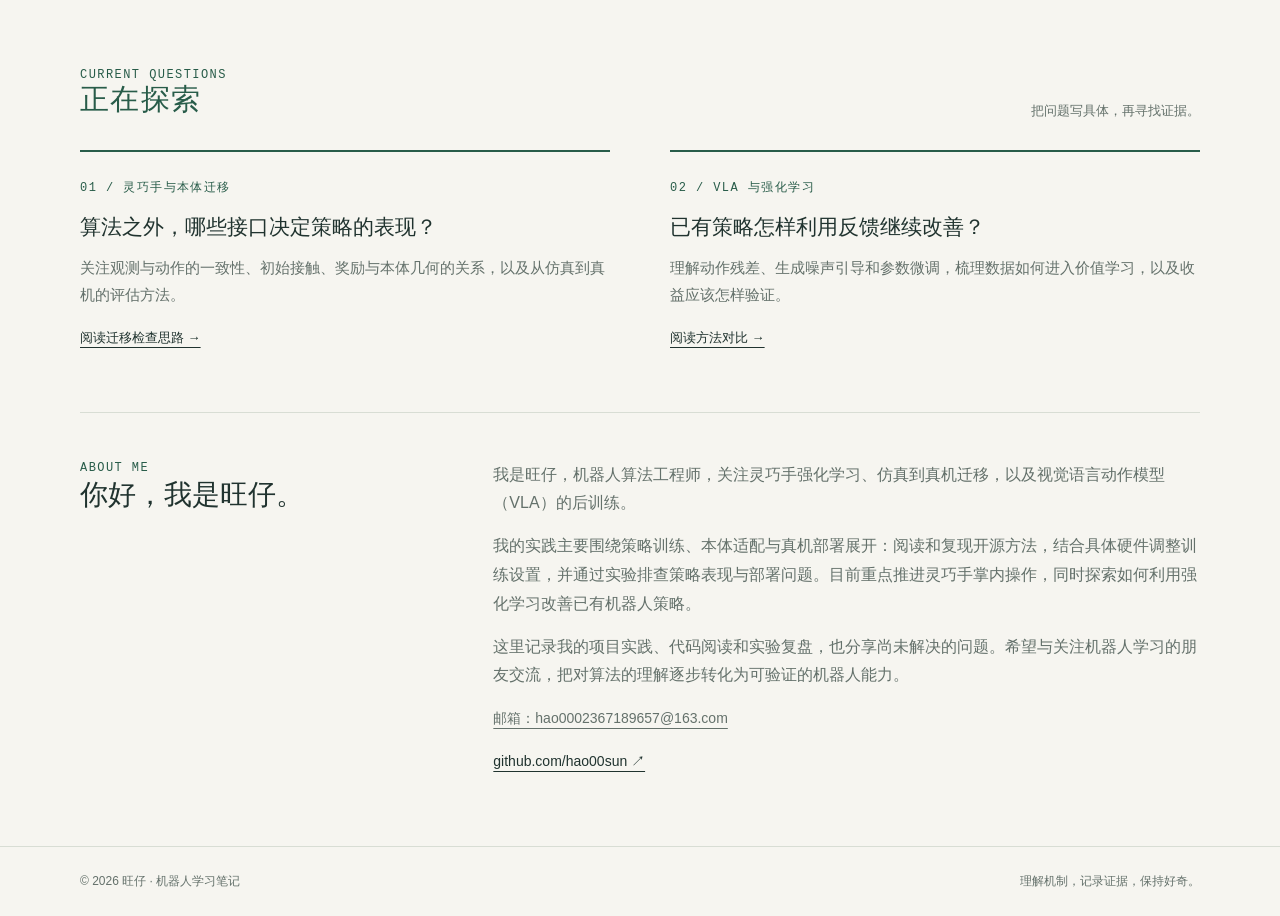
==== commit c4b9fd82: "Add personal email contact to homepage Updated the 'ABOUT ME' section to include an email contact." ====
--- a/docs/index.html
+++ b/docs/index.html
@@ -43,5 +43,5 @@
 <a class="article-row" href="articles/pi05-data-dagger.html"><span class="article-number">04</span><div><span class="tag">部署笔记 · 数据与纠正</span><h3>π0.5 真机部署：数据要满足什么条件，什么时候用 DAgger？</h3><p>检查物体与背景的可辨性、采集人入镜，以及 DAgger 接管前后动作的筛选与监督边界。</p></div><div class="article-meta"><span>2026.11.17</span><span>数据方法 · 初稿</span><span class="arrow" aria-hidden="true">↗</span></div></a>
 </div></section>
 <section id="focus" class="section" aria-labelledby="focus-title"><div class="section-title"><div class="eyebrow">CURRENT QUESTIONS<h2 id="focus-title">正在探索</h2></div><p>把问题写具体，再寻找证据。</p></div><div class="focus-grid"><div class="focus-item"><span class="eyebrow">01 / 灵巧手与本体迁移</span><h3>算法之外，哪些接口决定策略的表现？</h3><p>关注观测与动作的一致性、初始接触、奖励与本体几何的关系，以及从仿真到真机的评估方法。</p><a href="articles/embodiment-transfer.html">阅读迁移检查思路 →</a></div><div class="focus-item"><span class="eyebrow">02 / VLA 与强化学习</span><h3>已有策略怎样利用反馈继续改善？</h3><p>理解动作残差、生成噪声引导和参数微调，梳理数据如何进入价值学习，以及收益应该怎样验证。</p><a href="articles/vla-residual-rl.html">阅读方法对比 →</a></div></div></section>
-<section id="about" class="about" aria-labelledby="about-title"><div><div class="eyebrow">ABOUT ME</div><h2 id="about-title">你好，我是旺仔。</h2></div><div><p>我是旺仔，机器人算法工程师，关注灵巧手强化学习、仿真到真机迁移，以及视觉语言动作模型（VLA）的后训练。</p><p>我的实践主要围绕策略训练、本体适配与真机部署展开：阅读和复现开源方法，结合具体硬件调整训练设置，并通过实验排查策略表现与部署问题。目前重点推进灵巧手掌内操作，同时探索如何利用强化学习改善已有机器人策略。</p><p>这里记录我的项目实践、代码阅读和实验复盘，也分享尚未解决的问题。希望与关注机器人学习的朋友交流，把对算法的理解逐步转化为可验证的机器人能力。</p><a class="text-link" href="https://github.com/hao00sun">github.com/hao00sun ↗</a></div></section>
+<section id="about" class="about" aria-labelledby="about-title"><div><div class="eyebrow">ABOUT ME</div><h2 id="about-title">你好，我是旺仔。</h2></div><div><p>我是旺仔，机器人算法工程师，关注灵巧手强化学习、仿真到真机迁移，以及视觉语言动作模型（VLA）的后训练。</p><p>我的实践主要围绕策略训练、本体适配与真机部署展开：阅读和复现开源方法，结合具体硬件调整训练设置，并通过实验排查策略表现与部署问题。目前重点推进灵巧手掌内操作，同时探索如何利用强化学习改善已有机器人策略。</p><p>这里记录我的项目实践、代码阅读和实验复盘，也分享尚未解决的问题。希望与关注机器人学习的朋友交流，把对算法的理解逐步转化为可验证的机器人能力。</p><p><a class="text-link" href="mailto:hao0002367189657@163.com">邮箱：hao0002367189657@163.com</a></p><a class="text-link" href="https://github.com/hao00sun">github.com/hao00sun ↗</a></div></section>
 </main><footer class="site-footer"><div class="wrap footer-inner"><span>© 2026 旺仔 · 机器人学习笔记</span><span>理解机制，记录证据，保持好奇。</span></div></footer></body></html>
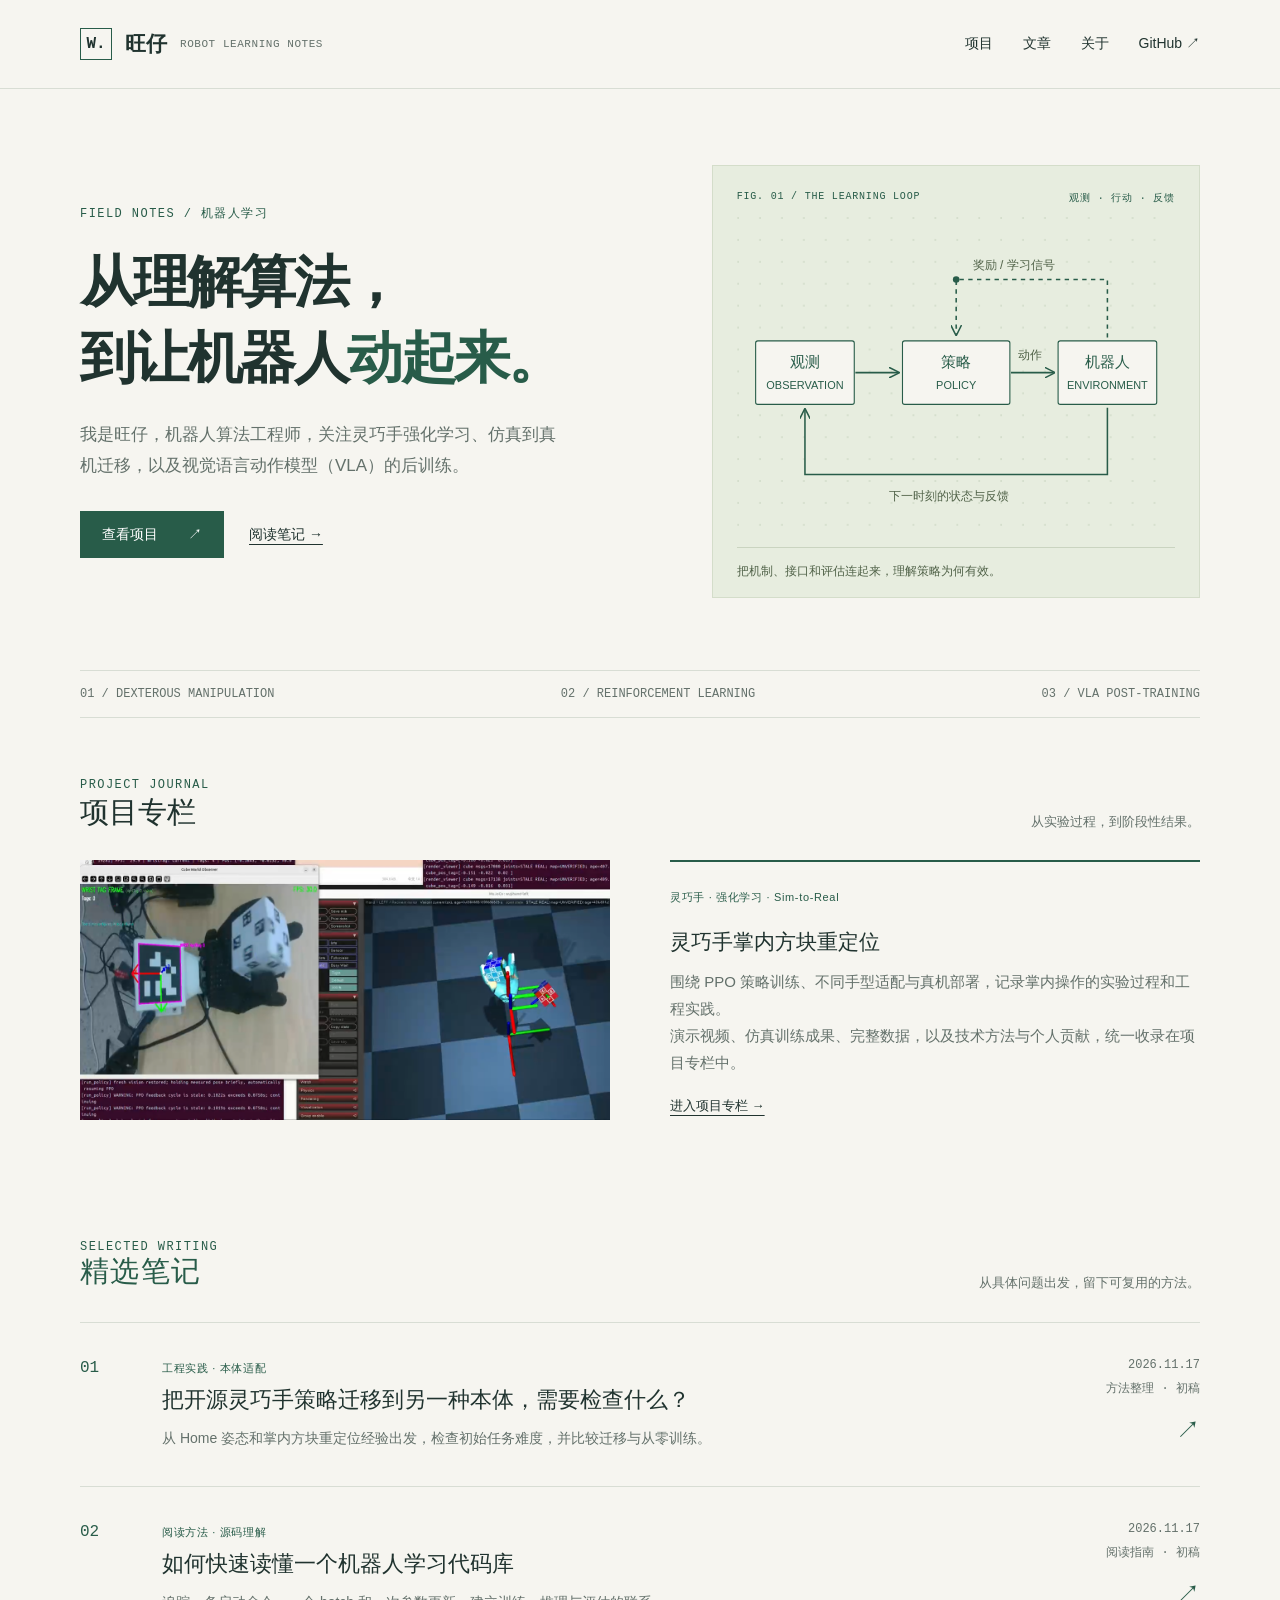
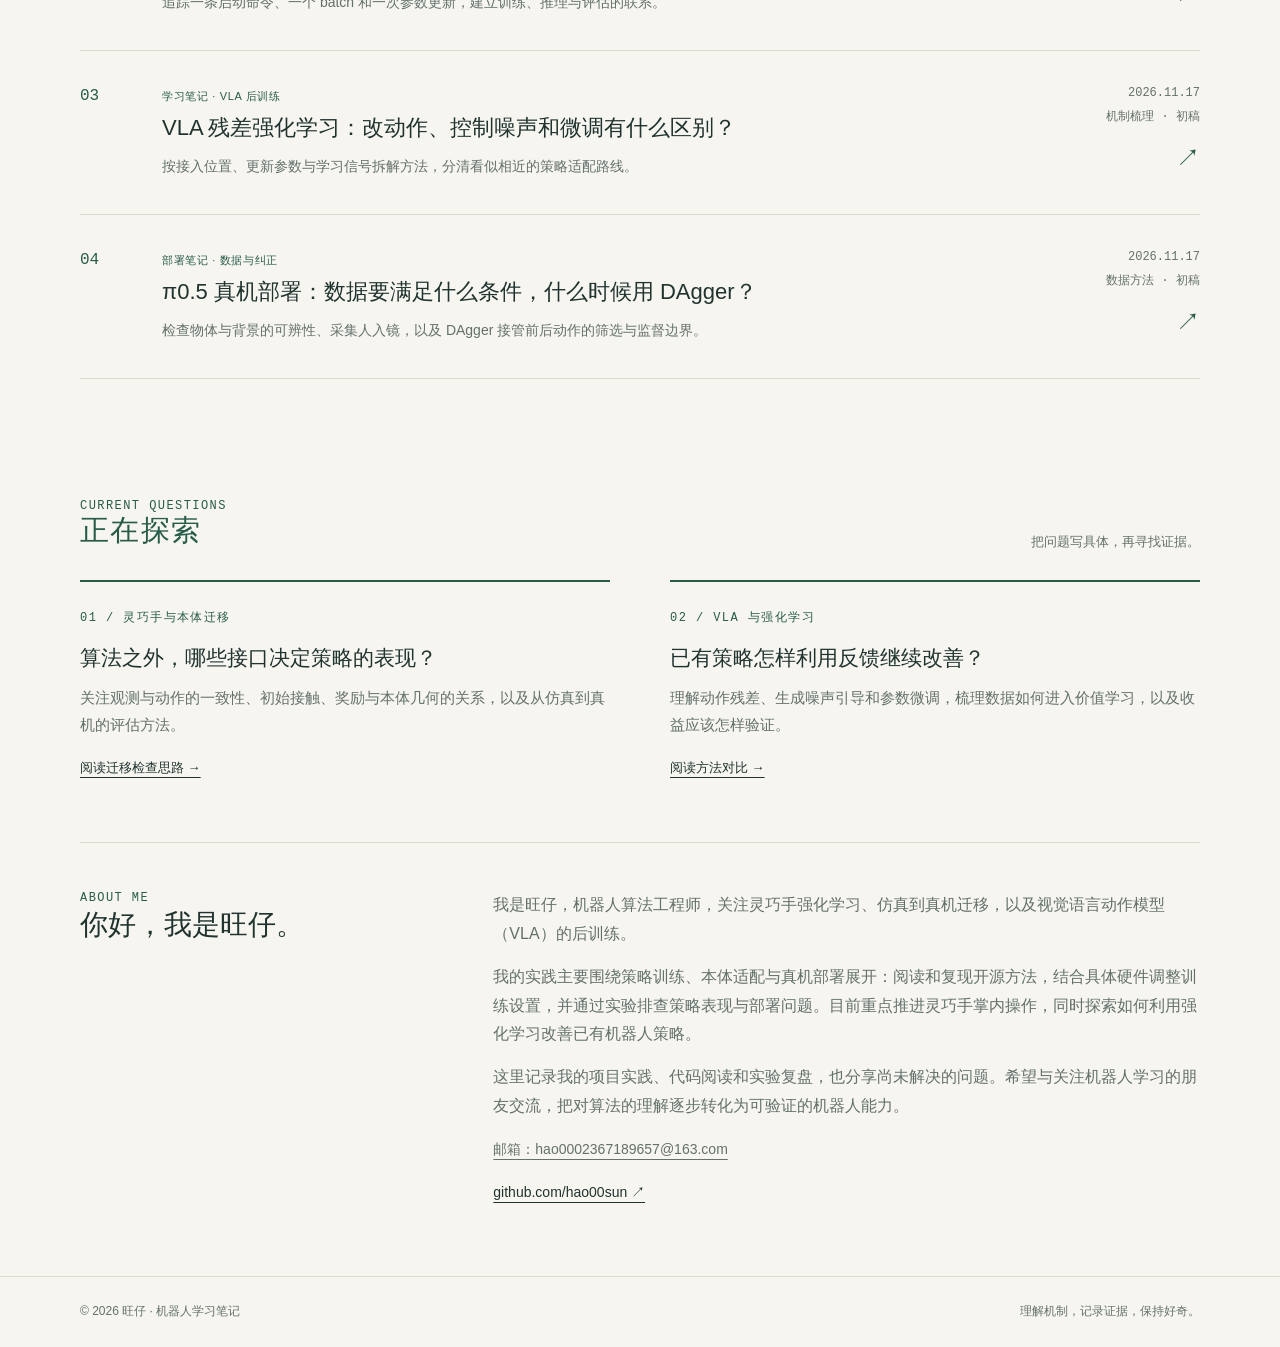
==== commit d75f036a: "Refactor project section and add project journal Updated project section and added project journal." ====
--- a/docs/index.html
+++ b/docs/index.html
@@ -10,31 +10,7 @@
 <svg viewBox="0 0 400 290" role="img" aria-labelledby="loop-title loop-desc"><title id="loop-title">机器人学习闭环示意图</title><desc id="loop-desc">观测输入策略，策略输出动作，机器人与环境产生反馈，再用于后续观测与学习。此图是方法示意，不是实验结果。</desc><defs><pattern id="grid" width="20" height="20" patternUnits="userSpaceOnUse"><circle cx="1" cy="1" r=".7" fill="#c1ceb7"/></pattern><marker id="arrow" markerWidth="7" markerHeight="7" refX="6" refY="3.5" orient="auto"><path d="M0 0L7 3.5L0 7" fill="none" stroke="#285c49"/></marker></defs><rect width="400" height="290" fill="url(#grid)"/><g fill="#f6f5f0" stroke="#285c49"><rect x="17" y="113" width="90" height="58" rx="2"/><rect x="151" y="113" width="98" height="58" rx="2"/><rect x="293" y="113" width="90" height="58" rx="2"/></g><g fill="#285c49" text-anchor="middle" font-family="Arial,Microsoft YaHei,sans-serif"><text x="62" y="137" font-size="14">观测</text><text x="62" y="157" font-size="10">OBSERVATION</text><text x="200" y="137" font-size="14">策略</text><text x="200" y="157" font-size="10">POLICY</text><text x="338" y="137" font-size="14">机器人</text><text x="338" y="157" font-size="10">ENVIRONMENT</text></g><g fill="none" stroke="#285c49" stroke-width="1.4" marker-end="url(#arrow)"><path d="M108 142H147"/><path d="M250 142H289"/><path d="M338 174V235H62V176"/><path d="M338 110V57H200V107" stroke-dasharray="4 4"/></g><g font-family="Arial,Microsoft YaHei,sans-serif" font-size="11" fill="#506248"><text x="256" y="130">动作</text><text x="215" y="47">奖励 / 学习信号</text><text x="139" y="258">下一时刻的状态与反馈</text></g><circle cx="200" cy="57" r="3" fill="#285c49"/></svg>
 <figcaption>把机制、接口和评估连起来，理解策略为何有效。</figcaption></figure></section>
 <div class="strip"><span>01 / DEXTEROUS MANIPULATION</span><span>02 / REINFORCEMENT LEARNING</span><span>03 / VLA POST-TRAINING</span></div>
-<section id="projects" class="section project" aria-labelledby="project-title">
-<div class="section-title"><div><div class="eyebrow">SELECTED PROJECT / 阶段性成果</div><h2 id="project-title">灵巧手掌内方块重定位</h2></div><p>In-Hand Manipulation · 更新于 2026.11.17</p></div>
-<p class="project-intro">通过多指协同调整方块朝向，在保持物体受控的同时完成目标姿态。项目以掌内重定向（In-Hand Reorientation）为核心，围绕 PPO 策略训练、不同手型的适配，以及仿真策略的真机部署开展实验。</p>
-<figure class="project-video"><video controls playsinline preload="metadata" poster="assets/in-hand-manipulation-poster.png" aria-label="掌内方块重定位项目视频" aria-describedby="video-caption"><source src="assets/in-hand-manipulation.mp4" type="video/mp4">浏览器不支持视频播放，请使用下方链接打开视频。</video><figcaption id="video-caption">项目演示：实机画面与仿真可视化。视频用于展示运行过程，不作为成功率统计依据。<a href="assets/in-hand-manipulation.mp4">打开原视频 ↗</a></figcaption></figure>
-<div class="project-results">
-<div><span class="tag">INV 一代手 · 仿真训练</span><h3>80% → 85%</h3><p>目标角度课程成功率；在 80% 的基础上后续续训 1k，达到 85%。此处为训练统计，独立评估的回合数与重复测试结果仍需补齐。</p></div>
-<div><span class="tag">INV 二代手 · 仿真训练</span><h3>82.1% / 85.0%</h3><p>分别为 40 mm 续训与 47 mm 迁移训练的末段目标角度课程成功率；各取续训迭代 901–1000 的窗口均值。</p></div>
-<div><span class="tag">真机部署 · 定性观察</span><h3>已开展实机验证</h3><p>一代手已部署真机，观察到多数情况下能够完成任务。真机成功率尚未系统统计，关节角度反馈丢失问题仍待解决。</p></div>
-</div>
-<div class="callout"><p><strong>成功率口径：</strong>一代手与二代手上述百分比均为仿真中的<strong>目标角度课程成功率</strong>，指课程统计窗口内，至少完成一次目标的已结束回合比例；不代表每一次旋转均成功的概率，也不是真机成功率。一代手续训后的 85% 与二代手 47 mm 的 85.0% 属于不同训练结果。</p></div>
-<details class="project-details"><summary>二代手完整训练数据 · 40 mm / 47 mm</summary>
-<p>按每次续训第 101–200、401–500、901–1000 次迭代的均值，依次表示前、中、后窗口，避开续训初期日志统计缓冲尚未稳定的影响。</p>
-<div class="table-wrap" tabindex="0" role="region" aria-label="二代手仿真训练指标，可横向滚动"><table><caption>INV 二代手 · 仿真训练窗口均值（前 → 中 → 后）</caption><thead><tr><th scope="col">指标</th><th scope="col">40 mm</th><th scope="col">47 mm</th></tr></thead><tbody>
-<tr><th scope="row">平均训练奖励</th><td>1069 → 1178 → 1368</td><td>885 → 1085 → 1271</td></tr>
-<tr><th scope="row">目标角度课程成功率</th><td>81.9% → 82.3% → 82.1%</td><td>83.2% → 84.6% → 85.0%</td></tr>
-<tr><th scope="row">平均目标到达次数</th><td>8.96 → 10.13 → 11.48</td><td>7.28 → 9.01 → 10.74</td></tr>
-<tr><th scope="row">提前掉落比例</th><td>21.8% → 21.7% → 21.5%</td><td>22.1% → 21.3% → 20.3%</td></tr>
-<tr><th scope="row">平均姿态误差</th><td>1.218 → 1.199 → 1.163 rad</td><td>1.268 → 1.213 → 1.173 rad</td></tr>
-<tr><th scope="row">手指碰撞频率指标</th><td>0.154 → 0.158 → 0.160</td><td>0.055 → 0.059 → 0.084</td></tr>
-</tbody></table></div>
-<p>两次续训开始时均已处于 SO(3) 目标阶段，表中成功率未混入从简单角度逐级升级的变化。40 mm 成功率变化较小；47 mm 已取得迁移训练成功的阶段性结果。两组的初始化与完整对照条件尚未统一核验，不据此认定尺寸优劣或真机泛化收益。</p>
-</details>
-<div class="focus-grid project-methods"><div class="focus-item"><span class="eyebrow">METHOD / 技术方法</span><h3>围绕本体和接触调整训练</h3><p>围绕 PPO 开展策略训练，结合本体结构调整初始手形（Home）与目标姿态课程，比较旧权重初始化和从零训练的表现。重点观察初态、手掌姿态和物体尺寸对学习过程的影响。</p><p>在部署环节，结合 URDF 模型和 SDK 接口开展适配与排障。指尖托举或夹持可能为方块转动提供更多空间；这一经验仍需受控对照验证。</p></div>
-<div class="focus-item"><span class="eyebrow">MY CONTRIBUTION / 个人贡献</span><h3>策略训练、适配与部署排障</h3><p>我主要承担策略训练与调试、初始手形设计、目标姿态课程调整，以及不同本体和方块尺寸下的训练实验；比较旧权重迁移与从零训练，记录效果差异和失败现象。</p><p>同时开展真机部署与 SDK／URDF 适配排查，跟踪关节反馈丢失等问题，并将经验整理为实验记录和技术笔记。当前贡献主要体现在方法适配、实验迭代和工程落地。</p></div></div>
-</section>
+<section id="projects" class="section" aria-labelledby="project-title"><div class="section-title"><div><div class="eyebrow">PROJECT JOURNAL</div><h2 id="project-title">项目专栏</h2></div><p>从实验过程，到阶段性结果。</p></div><div class="focus-grid"><a href="in-hand-manipulation.html" aria-label="进入灵巧手掌内方块重定位项目专栏"><img src="assets/in-hand-manipulation-poster.png" width="560" style="width:100%;height:auto;display:block" alt="掌内方块重定位的实机与仿真演示画面" loading="lazy"></a><div class="focus-item"><span class="tag">灵巧手 · 强化学习 · Sim-to-Real</span><h3>灵巧手掌内方块重定位</h3><p>围绕 PPO 策略训练、不同手型适配与真机部署，记录掌内操作的实验过程和工程实践。</p><p>演示视频、仿真训练成果、完整数据，以及技术方法与个人贡献，统一收录在项目专栏中。</p><a class="text-link" href="in-hand-manipulation.html">进入项目专栏 →</a></div></div></section>
 <section id="writing" class="section" aria-labelledby="writing-title"><div class="section-title"><div class="eyebrow">SELECTED WRITING<h2 id="writing-title">精选笔记</h2></div><p>从具体问题出发，留下可复用的方法。</p></div>
 <div class="article-list">
 <a class="article-row" href="articles/embodiment-transfer.html"><span class="article-number">01</span><div><span class="tag">工程实践 · 本体适配</span><h3>把开源灵巧手策略迁移到另一种本体，需要检查什么？</h3><p>从 Home 姿态和掌内方块重定位经验出发，检查初始任务难度，并比较迁移与从零训练。</p></div><div class="article-meta"><span>2026.11.17</span><span>方法整理 · 初稿</span><span class="arrow" aria-hidden="true">↗</span></div></a>
